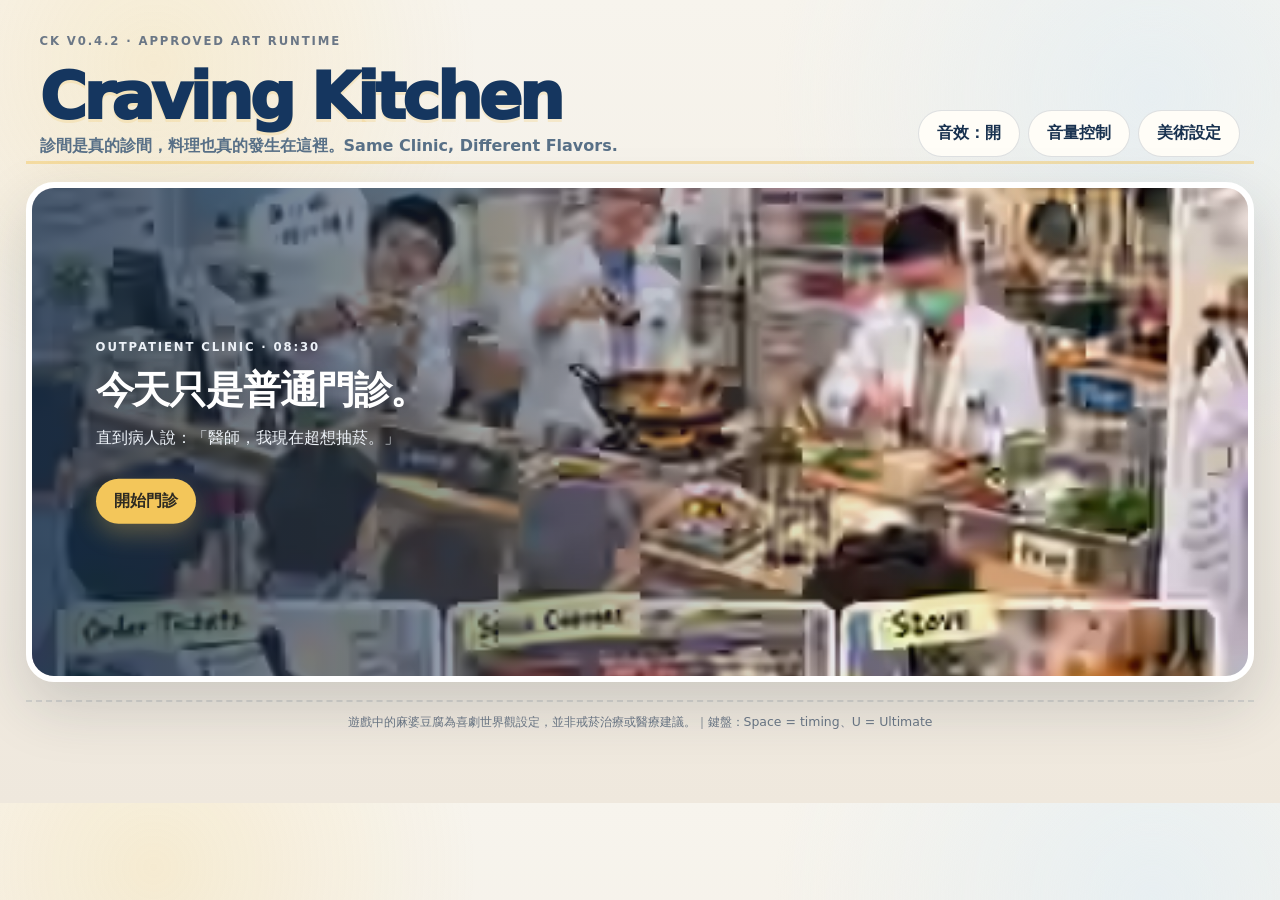
==== CK/index.html @ 72913996 "feat(CK): rebuild shell around immersive clinic-kitchen stage" ====
<!doctype html>
<html lang="zh-Hant">
<head>
  <meta charset="utf-8" />
  <meta name="viewport" content="width=device-width, initial-scale=1" />
  <title>Craving Kitchen — CK v0.4.2 Art Closeout</title>
  <meta name="description" content="診間麻婆豆腐小遊戲 — canonical approved art closeout build" />
  <link rel="stylesheet" href="styles.css" />
  <link rel="stylesheet" href="art-direction.css" />
</head>
<body>
  <main class="app-shell">
    <header class="topbar">
      <div>
        <p class="eyebrow">CK v0.4.2 · APPROVED ART RUNTIME</p>
        <h1>Craving Kitchen</h1>
        <p class="subtitle">診間是真的診間，料理也真的發生在這裡。Same Clinic, Different Flavors.</p>
      </div>
      <div class="top-actions">
        <button id="soundBtn" class="ghost-btn" type="button" aria-pressed="true">音效：開</button>
        <button id="audioPanelBtn" class="ghost-btn" type="button">音量控制</button>
        <button id="artBtn" class="ghost-btn" type="button">美術設定</button>
      </div>
    </header>

    <section id="hero" class="hero-panel scene-intro" aria-label="遊戲主畫面">
      <div id="sceneFlash" class="scene-flash" aria-hidden="true"></div>
      <div class="hero-overlay"></div>
      <div class="hero-copy">
        <p class="chapter">OUTPATIENT CLINIC · 08:30</p>
        <h2 id="heroTitle">今天只是普通門診。</h2>
        <p id="heroText">直到病人說：「醫師，我現在超想抽菸。」</p>
        <button id="startBtn" class="primary-btn" type="button">開始門診</button>
      </div>
    </section>

    <section id="game" class="game-grid is-hidden" aria-live="polite">
      <aside class="left-panel panel">
        <div class="section-title-row">
          <h3>1. 選擇角色</h3>
          <span id="doctorBonus" class="pill">尚未選擇</span>
        </div>
        <div id="doctorCards" class="doctor-cards"></div>
      </aside>

      <section class="center-panel panel">
        <div class="clinic-stage" id="clinicStage">
          <img id="stageArt" src="assets/art_direction/source_of_truth/clinic_layout.avif" alt="CK 正式診間環境" />
          <div class="stage-shade"></div><div id="sceneStations" class="scene-stations" aria-hidden="true"><span class="station-tag station-order">處方／訂單</span><span class="station-tag station-wash">洗手／清洗</span><span class="station-tag station-prep">備料推車</span><span class="station-tag station-wok">麻婆炒鍋</span></div>
          <div id="doctorStage" class="doctor-stage is-hidden" aria-live="polite">
            <img id="doctorBodyImage" class="doctor-body-img" src="assets/characters/doctors/doctor_speed_idle.svg" alt="醫師動作狀態 fallback" />
            <span id="doctorStateBadge" class="doctor-state-badge">IDLE</span>
          </div>
          <div id="doctorPresence" class="doctor-presence is-hidden">
            <img id="doctorPresenceImage" src="assets/portraits/doctor_speed.svg" alt="目前操作醫師 fallback" />
            <div><span class="tiny-label">ON DUTY</span><strong id="doctorPresenceName">尚未選擇</strong></div>
          </div>
          <div id="patientStage" class="patient-stage is-hidden" aria-live="polite">
            <img id="patientBodyImage" class="patient-body-img" src="assets/characters/patients/patient_office_sit.svg" alt="病人動作狀態 fallback" />
            <span id="patientStateBadge" class="patient-state-badge">WAITING</span>
          </div>
          <div class="patient-card" id="patientCard">
            <img id="patientImage" src="assets/portraits/patient_office.svg" alt="病人角色 fallback" />
            <div>
              <p class="tiny-label">TODAY'S PATIENT</p>
              <h3 id="patientName">等待掛號中</h3>
              <p id="patientLine">先選醫師，開始今天的門診。</p>
            </div>
          </div>
        </div>

        <div class="meters">
          <div class="meter-wrap">
            <div class="meter-label"><span>CRAVING 煙癮</span><strong id="cravingText">0%</strong></div>
            <div class="meter"><div id="cravingBar" class="meter-fill craving-fill" style="width:0%"></div></div>
          </div>
          <div class="meter-wrap">
            <div class="meter-label"><span>FOCUS 注意力</span><strong id="focusText">0%</strong></div>
            <div class="meter"><div id="focusBar" class="meter-fill focus-fill" style="width:0%"></div></div>
          </div>
        </div>

        <div class="skill-panel">
          <div>
            <p class="tiny-label">CHARACTER ULTIMATE · 每張訂單 1 次</p>
            <strong id="skillName">選擇醫師後解鎖</strong>
            <p id="skillDesc" class="skill-desc">每位角色有不同的主動技能。</p>
          </div>
          <button id="ultimateBtn" class="ultimate-btn" type="button" disabled>ULTIMATE</button>
        </div>

        <div id="orderPanel" class="order-panel is-disabled">
          <div>
            <p class="tiny-label">ORDER #<span id="orderNumber">001</span></p>
            <h3 id="orderHeadline">尚未接單</h3>
            <p id="orderDetails">選好角色後，病人才會開始點餐。</p>
          </div>
          <button id="acceptOrderBtn" class="primary-btn" type="button" disabled>接單</button>
        </div>

        <div id="workstation" class="workstation is-hidden">
          <div class="phase-tabs" role="tablist" aria-label="料理流程">
            <button class="phase-tab is-active" data-phase="prep" type="button">備料</button>
            <button class="phase-tab" data-phase="cook" type="button" disabled>烹調</button>
            <button class="phase-tab" data-phase="serve" type="button" disabled>上菜</button>
          </div>

          <div id="prepPhase" class="phase-card">
            <div class="section-title-row">
              <div>
                <p class="tiny-label">PREP STATION</p>
                <h3>依照訂單準備材料</h3>
              </div>
              <span id="prepStatus" class="pill">0 / 0</span>
            </div>
            <div id="cutChallenge" class="cut-challenge is-hidden" aria-live="polite">
              <div class="cut-header"><strong id="cutLabel">切豆腐</strong><span id="cutStatus">0 / 3</span></div>
              <div class="cut-track"><div class="cut-zone"></div><div id="cutCursor" class="cut-cursor"></div></div>
              <button id="cutActionBtn" class="primary-btn wide" type="button">切！</button>
              <p class="hint">游標進入中央區域時切下；三次後完成這項備料。</p>
            </div>
            <div id="ingredientGrid" class="ingredient-grid"></div>
            <p class="hint">豆腐與青蔥有專屬切配 timing；錯拿材料會提高 craving。</p>
          </div>

          <div id="cookPhase" class="phase-card is-hidden">
            <div class="section-title-row">
              <div>
                <p class="tiny-label">WOK STATION</p>
                <h3 id="cookInstruction">準備開火</h3>
              </div>
              <span id="cookStatus" class="pill">0 / 4</span>
            </div>
            <div class="heat-stage">
              <div class="heat-track" aria-label="火候計">
                <div class="heat-zone"></div>
                <div id="heatCursor" class="heat-cursor"></div>
              </div>
              <div id="heatFx" class="heat-fx" aria-hidden="true">PERFECT HEAT!</div>
            </div>
            <button id="cookActionBtn" class="primary-btn wide" type="button">開始爆香</button>
            <div id="tossChallenge" class="toss-challenge is-hidden">
              <div class="cut-header"><strong>甩鍋收尾</strong><span id="tossStatus">等待節奏</span></div>
              <div class="toss-track"><div class="toss-zone"></div><div id="tossCursor" class="toss-cursor"></div></div>
              <button id="tossActionBtn" class="primary-btn wide" type="button">甩鍋！</button>
              <p class="hint">最後一次 timing 會影響 Focus、Craving 與結算分數。</p>
            </div>
            <p class="hint">游標進入中央最佳火候區時按下。角色技能會改變容錯範圍。</p>
          </div>

          <div id="servePhase" class="phase-card is-hidden">
            <p class="tiny-label">SERVE</p>
            <h3>最後確認</h3>
            <div id="serveSummary" class="serve-summary"></div>
            <button id="serveBtn" class="primary-btn wide" type="button">端給病人</button>
          </div>
        </div>
      </section>

      <aside class="right-panel panel">
        <div class="section-title-row">
          <h3>今日紀錄</h3>
          <span id="scorePill" class="pill">0 pts</span>
        </div>
        <div class="stat-box"><span>已完成訂單</span><strong id="ordersDone">0</strong></div>
        <div class="stat-box"><span>最高連續成功</span><strong id="bestStreak">0</strong></div>
        <div class="stat-box"><span>目前狀態</span><strong id="statusText">門診尚未開始</strong></div>
        <div class="mini-manifest">
          <p class="tiny-label">MVP CONTENT</p>
          <ul>
            <li>3 位可選醫師</li>
            <li>6 類病人 NPC</li>
            <li>5 種主要訂單變化</li>
            <li>備料 → 火候 → 甩鍋 → 上菜</li>
            <li>Craving / Focus 雙資源</li>
            <li>3 種角色 Ultimate</li>
          </ul>
        </div>
      </aside>
    </section>

    <section id="audioSettingsPanel" class="audio-panel is-hidden" aria-labelledby="audioPanelTitle">
      <div class="section-title-row">
        <div><p class="eyebrow">AUDIO &amp; VOLUME MIXER</p><h2 id="audioPanelTitle">音效與音樂控制</h2></div>
        <button id="closeAudioBtn" class="ghost-btn" type="button">關閉</button>
      </div>
      <div class="audio-controls-grid">
        <div class="audio-control-row"><label for="masterVolSlider"><span>主音量 (Master)</span><strong id="masterVolText">80%</strong></label><input id="masterVolSlider" type="range" min="0" max="100" value="80" /></div>
        <div class="audio-control-row"><label for="musicVolSlider"><span>門診背景音樂 (BGM)</span><strong id="musicVolText">40%</strong></label><input id="musicVolSlider" type="range" min="0" max="100" value="40" /></div>
        <div class="audio-control-row"><label for="sfxVolSlider"><span>料理動作音效 (SFX)</span><strong id="sfxVolText">80%</strong></label><input id="sfxVolSlider" type="range" min="0" max="100" value="80" /></div>
        <div class="audio-action-row"><button id="bgmToggleBtn" class="primary-btn" type="button">背景音樂：播放中</button></div>
      </div>
    </section>

    <section id="artGallery" class="art-gallery is-hidden">
      <div class="section-title-row">
        <div><p class="eyebrow">REALISTIC ART DIRECTION</p><h2>CK 正式美術設計</h2></div>
        <button id="closeArtBtn" class="ghost-btn" type="button">關閉</button>
      </div>
      <div class="gallery-grid">
        <figure><img src="assets/art_direction/source_of_truth/doctor_concepts.avif" alt="三位醫師正式角色設計" /><figcaption>Playable Doctors｜正式主角設定</figcaption></figure>
        <figure><img src="assets/art_direction/source_of_truth/clinic_layout.avif" alt="正式診間規劃" /><figcaption>Clinic Layout｜診間 source of truth</figcaption></figure>
        <figure><img src="assets/art_direction/source_of_truth/cooking_mode.avif" alt="正式診間料理模式" /><figcaption>Cooking Mode｜Same Clinic, Different Flavors</figcaption></figure>
        <figure><img src="assets/art_direction/source_of_truth/props_station.avif" alt="麻婆豆腐正式材料與道具" /><figcaption>Props &amp; Ingredients｜備料與 station</figcaption></figure>
        <figure><img src="assets/art_direction/source_of_truth/patient_npcs.avif" alt="病人正式角色設計" /><figcaption>Patient NPCs｜六位病人設定</figcaption></figure>
      </div>
    </section>

    <section id="resultModal" class="modal is-hidden" role="dialog" aria-modal="true" aria-labelledby="resultTitle">
      <div class="modal-card"><p class="tiny-label">ORDER COMPLETE</p><h2 id="resultTitle">完成！</h2><p id="resultText"></p><div id="resultScore" class="result-score">+0</div><button id="nextPatientBtn" class="primary-btn wide" type="button">下一位病人</button></div>
    </section>
    <footer class="game-footer">遊戲中的麻婆豆腐為喜劇世界觀設定，並非戒菸治療或醫療建議。｜鍵盤：Space = timing、U = Ultimate</footer>
  </main>

  <script type="module" src="src/game.js"></script>
  <script type="module" src="src/art-direction.js"></script>
</body>
</html>
---- CK/styles.css ----
:root {
  --ink: #18314f;
  --ink-soft: #506176;
  --cream: #fff9ef;
  --paper: #fffdf8;
  --line: #e4dac9;
  --mustard: #f3b84a;
  --red: #d34a36;
  --green: #3b8f75;
  --blue: #6ea2c9;
  --shadow: 0 18px 48px rgba(32, 43, 56, .13);
}

* { box-sizing: border-box; }
body {
  margin: 0;
  background: linear-gradient(180deg, #f4efe7 0%, #ece5dc 100%);
  color: var(--ink);
  font-family: Inter, ui-sans-serif, system-ui, -apple-system, BlinkMacSystemFont, "Segoe UI", sans-serif;
}
button, input { font: inherit; }
button { cursor: pointer; }

.app-shell { width: min(1480px, 96vw); margin: 0 auto; padding: 24px 0 60px; }
.topbar { display:flex; align-items:end; justify-content:space-between; gap:24px; margin-bottom:18px; }
h1,h2,h3,p { margin-top:0; }
h1 { margin-bottom:2px; font-size: clamp(2rem, 5vw, 4.1rem); letter-spacing:-.04em; }
h2 { font-size: clamp(1.75rem, 3vw, 3rem); letter-spacing:-.03em; }
h3 { margin-bottom:0; }
.subtitle { margin-bottom:0; color:var(--ink-soft); }
.eyebrow,.tiny-label,.chapter { text-transform:uppercase; letter-spacing:.16em; font-size:.73rem; font-weight:800; color:#6b7786; }

.primary-btn,.ghost-btn {
  border:0; border-radius:14px; padding:12px 18px; font-weight:800; transition:.18s ease;
}
.primary-btn { background:var(--ink); color:white; box-shadow:0 8px 20px rgba(24,49,79,.2); }
.primary-btn:hover:not(:disabled) { transform:translateY(-2px); }
.primary-btn:disabled { opacity:.38; cursor:not-allowed; }
.ghost-btn { background:rgba(255,255,255,.72); color:var(--ink); border:1px solid rgba(24,49,79,.12); }
.wide { width:100%; }

.hero-panel {
  min-height: 430px; border-radius:28px; overflow:hidden; position:relative; background:url('assets/concept/clinic_layout.svg') center/cover;
  box-shadow:var(--shadow); margin-bottom:18px;
}
.hero-overlay { position:absolute; inset:0; background:linear-gradient(90deg, rgba(13,29,45,.84) 0%, rgba(13,29,45,.56) 43%, rgba(13,29,45,.08) 76%); }
.hero-copy { position:absolute; left:clamp(28px,5vw,72px); top:50%; transform:translateY(-50%); width:min(590px,78%); color:white; }
.hero-copy p { color:#ecf1f7; }
.hero-copy h2 { margin-bottom:12px; }
.hero-copy .primary-btn { background:var(--mustard); color:#2a2419; margin-top:14px; }

.game-grid { display:grid; grid-template-columns:280px minmax(0,1fr) 250px; gap:18px; align-items:start; }
.panel { background:rgba(255,253,248,.94); border:1px solid rgba(119,99,73,.12); border-radius:24px; box-shadow:var(--shadow); padding:18px; }
.left-panel,.right-panel { position:sticky; top:12px; }
.section-title-row { display:flex; align-items:center; justify-content:space-between; gap:12px; margin-bottom:14px; }
.pill { display:inline-flex; align-items:center; gap:6px; background:#edf2f4; color:#365064; border-radius:999px; padding:7px 10px; font-size:.76rem; font-weight:800; white-space:nowrap; }

.doctor-cards { display:grid; gap:10px; }
.doctor-card { display:grid; grid-template-columns:72px 1fr; gap:10px; align-items:center; width:100%; border:1px solid var(--line); background:white; border-radius:16px; padding:9px; text-align:left; color:var(--ink); }
.doctor-card img { width:72px; height:82px; object-fit:cover; object-position:top; border-radius:12px; }
.doctor-card strong { display:block; margin-bottom:3px; }
.doctor-card small { color:var(--ink-soft); line-height:1.25; }
.doctor-card.is-selected { border-color:var(--mustard); outline:3px solid rgba(243,184,74,.22); background:#fffbef; }

.center-panel { padding:0; overflow:hidden; }
.clinic-stage { height:360px; position:relative; overflow:hidden; }
.clinic-stage > img { width:100%; height:100%; object-fit:cover; transition:.5s ease; }
.stage-shade { position:absolute; inset:0; background:linear-gradient(180deg, rgba(6,24,42,.04), rgba(6,24,42,.42)); }
.patient-card { position:absolute; left:18px; bottom:18px; right:18px; display:grid; grid-template-columns:90px 1fr; gap:14px; align-items:center; padding:12px; border-radius:18px; background:rgba(255,255,255,.92); backdrop-filter:blur(10px); max-width:560px; }
.patient-card img { width:90px; height:90px; border-radius:14px; object-fit:cover; object-position:top; }
.patient-card p { margin-bottom:5px; }
.patient-card h3 { margin-bottom:5px; }

.meters { display:grid; grid-template-columns:1fr 1fr; gap:14px; padding:16px 18px 0; }
.meter-label { display:flex; justify-content:space-between; font-size:.82rem; font-weight:800; margin-bottom:6px; }
.meter { height:13px; border-radius:999px; background:#e8e2d8; overflow:hidden; }
.meter-fill { height:100%; width:0; transition:width .25s ease; border-radius:inherit; }
.craving-fill { background:linear-gradient(90deg, #ecb54d, #d84c38); }
.focus-fill { background:linear-gradient(90deg, #8ac6a7, #347d69); }

.order-panel { margin:16px 18px; padding:15px 16px; border:1px solid var(--line); border-radius:18px; display:flex; justify-content:space-between; align-items:center; gap:16px; background:#fff; }
.order-panel p { margin-bottom:3px; }
.order-panel h3 { margin-bottom:4px; }
.order-panel.is-disabled { opacity:.58; }

.workstation { padding:0 18px 18px; }
.phase-tabs { display:flex; gap:8px; margin-bottom:10px; }
.phase-tab { flex:1; border:1px solid var(--line); background:white; color:var(--ink-soft); border-radius:12px; padding:9px; font-weight:800; }
.phase-tab.is-active { background:var(--ink); color:white; border-color:var(--ink); }
.phase-card { border:1px solid var(--line); border-radius:18px; padding:16px; background:#fffdf8; }
.ingredient-grid { display:grid; grid-template-columns:repeat(3,1fr); gap:9px; }
.ingredient-btn { border:1px solid var(--line); border-radius:14px; background:white; padding:12px 8px; min-height:72px; color:var(--ink); font-weight:800; }
.ingredient-btn span { display:block; font-size:1.55rem; margin-bottom:5px; }
.ingredient-btn.is-done { background:#eef7f2; border-color:#9bc8b4; color:#2e705f; }
.hint { color:var(--ink-soft); font-size:.82rem; margin:10px 0 0; }

.heat-track { height:34px; background:linear-gradient(90deg,#6ba3d0,#f0c35e,#d84c38); border-radius:999px; position:relative; overflow:hidden; margin:18px 0; }
.heat-zone { position:absolute; left:40%; width:20%; top:0; bottom:0; background:rgba(255,255,255,.44); border-left:2px dashed rgba(255,255,255,.8); border-right:2px dashed rgba(255,255,255,.8); }
.heat-cursor { position:absolute; left:0%; top:-4px; width:9px; height:42px; border-radius:8px; background:#172b43; box-shadow:0 0 0 3px rgba(255,255,255,.72); }

.serve-summary { display:grid; grid-template-columns:repeat(3,1fr); gap:9px; margin:15px 0; }
.summary-chip { border:1px solid var(--line); background:white; border-radius:14px; padding:12px; text-align:center; }
.summary-chip strong { display:block; font-size:1.35rem; }

.stat-box { display:flex; justify-content:space-between; gap:12px; padding:12px 0; border-bottom:1px solid var(--line); color:var(--ink-soft); }
.stat-box strong { color:var(--ink); text-align:right; }
.mini-manifest { margin-top:20px; background:#f5f0e8; border-radius:16px; padding:13px; }
.mini-manifest ul { padding-left:18px; margin:8px 0 0; line-height:1.7; font-size:.86rem; }

.art-gallery { margin-top:18px; background:var(--paper); border-radius:24px; padding:20px; box-shadow:var(--shadow); }
.gallery-grid { display:grid; grid-template-columns:repeat(2,minmax(0,1fr)); gap:14px; }
.gallery-grid figure { margin:0; background:#f0ebe2; border-radius:18px; overflow:hidden; }
.gallery-grid img { display:block; width:100%; aspect-ratio:4/3; object-fit:cover; }
.gallery-grid figcaption { padding:10px 12px; font-weight:800; }

.modal { position:fixed; inset:0; background:rgba(14,26,39,.58); display:grid; place-items:center; z-index:50; padding:20px; }
.modal-card { width:min(460px,92vw); border-radius:24px; background:white; padding:26px; box-shadow:0 30px 80px rgba(0,0,0,.28); text-align:center; }
.result-score { font-size:3rem; font-weight:900; color:var(--green); margin:15px 0; }

.is-hidden { display:none !important; }

@media (max-width:1050px) {
  .game-grid { grid-template-columns:230px 1fr; }
  .right-panel { grid-column:1 / -1; position:static; display:grid; grid-template-columns:repeat(3,1fr); gap:10px; }
  .right-panel .section-title-row,.right-panel .mini-manifest { grid-column:1 / -1; }
}
@media (max-width:760px) {
  .app-shell { width:min(100% - 18px, 1480px); padding-top:12px; }
  .topbar { align-items:center; }
  .game-grid { grid-template-columns:1fr; }
  .left-panel { position:static; }
  .doctor-cards { grid-template-columns:repeat(3,1fr); }
  .doctor-card { grid-template-columns:1fr; text-align:center; }
  .doctor-card img { width:100%; height:120px; }
  .meters { grid-template-columns:1fr; }
  .clinic-stage { height:310px; }
  .patient-card { grid-template-columns:72px 1fr; }
  .patient-card img { width:72px; height:72px; }
  .ingredient-grid { grid-template-columns:repeat(2,1fr); }
  .gallery-grid { grid-template-columns:1fr; }
}


/* v0.2 interaction polish */
.top-actions { display:flex; gap:8px; align-items:center; }
.scene-intro { animation: sceneRise .7s cubic-bezier(.2,.8,.2,1) both; }
@keyframes sceneRise { from { opacity:0; transform:translateY(12px) scale(.99); } to { opacity:1; transform:none; } }
.scene-flash { position:absolute; inset:0; z-index:5; pointer-events:none; background:rgba(243,184,74,.92); opacity:0; mix-blend-mode:screen; }
.scene-flash.is-active { animation: clinicFlash .48s ease-out; }
@keyframes clinicFlash { 0%{opacity:0} 24%{opacity:.86} 100%{opacity:0} }
.patient-card.is-entering { animation: patientEnter .45s cubic-bezier(.2,.8,.2,1); }
.patient-card.is-leaving { animation: patientLeave .36s ease-in forwards; }
@keyframes patientEnter { from{opacity:0; transform:translateX(-26px) scale(.97)} to{opacity:1; transform:none} }
@keyframes patientLeave { to{opacity:0; transform:translateX(30px) scale(.97)} }
.ingredient-grid.is-locked { opacity:.45; pointer-events:none; }
.cut-challenge { border:1px solid #e4dac9; border-radius:16px; padding:12px; margin-bottom:12px; background:#fff7e6; }
.cut-header { display:flex; justify-content:space-between; gap:10px; margin-bottom:9px; }
.cut-track { height:27px; position:relative; overflow:hidden; border-radius:999px; background:linear-gradient(90deg,#dae7f0,#f2d184,#d99172); margin-bottom:10px; }
.cut-zone { position:absolute; left:40%; width:20%; top:0; bottom:0; background:rgba(255,255,255,.55); border-left:2px dashed rgba(24,49,79,.3); border-right:2px dashed rgba(24,49,79,.3); }
.cut-cursor { position:absolute; left:4%; top:-3px; width:8px; height:33px; border-radius:8px; background:#18314f; box-shadow:0 0 0 3px rgba(255,255,255,.75); }
.heat-stage { position:relative; }
.heat-fx { position:absolute; inset:0; display:grid; place-items:center; pointer-events:none; font-weight:950; letter-spacing:.08em; font-size:clamp(1rem,3vw,2rem); color:#fff; text-shadow:0 2px 12px #c33; opacity:0; transform:scale(.7) rotate(-3deg); }
.heat-fx.is-active { animation: heatBurst .55s ease-out; }
@keyframes heatBurst { 0%{opacity:0;transform:scale(.65) rotate(-5deg)} 30%{opacity:1;transform:scale(1.08) rotate(2deg)} 100%{opacity:0;transform:scale(1.25) rotate(0)} }
.game-footer { margin-top:18px; text-align:center; color:#6b7786; font-size:.78rem; }
@media (prefers-reduced-motion: reduce) { *,*::before,*::after { animation-duration:.01ms !important; animation-iteration-count:1 !important; scroll-behavior:auto !important; } }


/* v0.3 production slice */
.doctor-presence { position:absolute; right:18px; top:18px; z-index:3; display:flex; align-items:center; gap:10px; padding:8px 10px; border-radius:16px; background:rgba(255,255,255,.92); backdrop-filter:blur(10px); box-shadow:0 10px 26px rgba(16,32,48,.18); }
.doctor-presence img { width:58px; height:68px; object-fit:cover; object-position:top; border-radius:12px; }
.doctor-presence strong { display:block; max-width:160px; }
.doctor-presence.is-arriving { animation: doctorArrival .5s cubic-bezier(.18,.86,.22,1.16); }
@keyframes doctorArrival { from { opacity:0; transform:translateX(28px) scale(.9) rotate(2deg); } to { opacity:1; transform:none; } }
.skill-panel { margin:14px 18px 0; border:1px solid #e5c26c; border-radius:18px; padding:13px 14px; background:linear-gradient(135deg,#fff9e9,#fff2c9); display:flex; justify-content:space-between; align-items:center; gap:16px; }
.skill-panel p { margin-bottom:3px; }
.skill-desc { color:var(--ink-soft); font-size:.82rem; margin-top:4px; }
.ultimate-btn { border:0; border-radius:16px; padding:12px 15px; min-width:128px; font-weight:950; letter-spacing:.05em; background:linear-gradient(135deg,#d84c38,#f3b84a); color:white; box-shadow:0 8px 20px rgba(211,74,54,.24); }
.ultimate-btn:not(:disabled):hover { transform:translateY(-2px) scale(1.02); }
.ultimate-btn:disabled { opacity:.42; cursor:not-allowed; filter:grayscale(.3); }
.ultimate-btn.is-ready { animation: ultimatePulse 1.4s ease-in-out infinite; }
@keyframes ultimatePulse { 0%,100%{box-shadow:0 8px 20px rgba(211,74,54,.24)} 50%{box-shadow:0 8px 28px rgba(243,184,74,.62)} }
.toss-challenge { margin-top:13px; border:1px solid #c9d8e3; border-radius:16px; padding:12px; background:#f2f8fb; }
.toss-track { height:30px; position:relative; overflow:hidden; border-radius:999px; background:linear-gradient(90deg,#c9d8e3,#f2cf74,#c9d8e3); margin-bottom:10px; }
.toss-zone { position:absolute; left:44%; width:12%; top:0; bottom:0; background:rgba(255,255,255,.72); border-left:2px dashed rgba(24,49,79,.35); border-right:2px dashed rgba(24,49,79,.35); }
.toss-cursor { position:absolute; left:4%; top:-4px; width:10px; height:38px; border-radius:8px; background:#18314f; box-shadow:0 0 0 3px rgba(255,255,255,.8); }
.patient-card.is-eating { animation: patientEat .75s ease-in-out; }
@keyframes patientEat { 0%,100%{transform:none} 35%{transform:translateY(-5px) scale(1.015)} 60%{transform:translateY(2px) scale(.995)} }
.body-shake { animation: bodyShake .24s linear; }
@keyframes bodyShake { 0%,100%{transform:none} 25%{transform:translateX(-4px)} 75%{transform:translateX(4px)} }
@media (max-width:760px) { .skill-panel { flex-direction:column; align-items:stretch; } .ultimate-btn { width:100%; } .doctor-presence { right:10px; top:10px; } }

/* v0.4 Character Animation — Full Body Doctor */
.doctor-stage {
  position: absolute;
  left: 20px;
  bottom: 8px;
  height: 295px;
  width: 220px;
  z-index: 2;
  pointer-events: none;
  display: flex;
  flex-direction: column;
  align-items: center;
  justify-content: flex-end;
  transition: transform 0.3s ease, opacity 0.3s ease;
}

.doctor-body-img {
  width: auto;
  height: 260px;
  max-width: 100%;
  object-fit: contain;
  filter: drop-shadow(0 12px 24px rgba(16, 42, 67, 0.28));
  transform-origin: bottom center;
}

.doctor-state-badge {
  position: absolute;
  bottom: 4px;
  background: rgba(16, 42, 67, 0.9);
  color: #fff;
  padding: 3px 10px;
  border-radius: 999px;
  font-size: 0.72rem;
  font-weight: 800;
  letter-spacing: 0.08em;
  border: 1px solid rgba(255, 255, 255, 0.25);
  box-shadow: 0 4px 12px rgba(0, 0, 0, 0.18);
  backdrop-filter: blur(4px);
  white-space: nowrap;
}

/* Doctor Animation Keyframes */
.doc-entrance-speed {
  animation: docEntranceSpeed 0.55s cubic-bezier(0.12, 0.88, 0.28, 1.22) both;
}
@keyframes docEntranceSpeed {
  0% { opacity: 0; transform: translateX(-110px) skewX(-10deg) scale(0.86); }
  60% { opacity: 1; transform: translateX(12px) skewX(3deg) scale(1.04); }
  100% { opacity: 1; transform: none; }
}

.doc-entrance-heat {
  animation: docEntranceHeat 0.65s cubic-bezier(0.2, 0.8, 0.25, 1) both;
}
@keyframes docEntranceHeat {
  0% { opacity: 0; transform: translateY(45px) scale(0.92); filter: drop-shadow(0 0 22px rgba(232, 93, 74, 0.85)); }
  70% { opacity: 1; transform: translateY(-6px) scale(1.02); filter: drop-shadow(0 0 32px rgba(243, 139, 74, 0.9)); }
  100% { opacity: 1; transform: none; filter: drop-shadow(0 12px 24px rgba(16, 42, 67, 0.28)); }
}

.doc-entrance-strategy {
  animation: docEntranceStrategy 0.7s cubic-bezier(0.16, 1, 0.3, 1) both;
}
@keyframes docEntranceStrategy {
  0% { opacity: 0; transform: scale(0.88) rotate(-4deg); filter: blur(3px); }
  65% { opacity: 1; transform: scale(1.02) rotate(1deg); filter: blur(0); }
  100% { opacity: 1; transform: none; }
}

.doc-idle {
  animation: docIdle 2.4s ease-in-out infinite;
}
@keyframes docIdle {
  0%, 100% { transform: translateY(0); }
  50% { transform: translateY(-4px) scaleY(1.012); }
}

.doc-prep {
  animation: docPrep 0.9s ease-in-out infinite;
}
@keyframes docPrep {
  0%, 100% { transform: translateY(0) rotate(0deg); }
  35% { transform: translateY(-3px) rotate(-1.5deg); }
  70% { transform: translateY(1px) rotate(1deg); }
}

.doc-cut {
  animation: docCut 0.2s ease-in-out infinite alternate;
}
@keyframes docCut {
  0% { transform: translateY(0) scaleY(1); }
  100% { transform: translateY(5px) scaleY(0.97) scaleX(1.02); }
}

.doc-cook {
  animation: docCook 0.85s ease-in-out infinite;
}
@keyframes docCook {
  0%, 100% { transform: rotate(0deg) translateY(0); }
  30% { transform: rotate(-2deg) translateY(-5px); }
  65% { transform: rotate(2.5deg) translateY(2px); }
}

.doc-serve {
  animation: docServe 0.7s cubic-bezier(0.2, 0.85, 0.3, 1.15) both;
}
@keyframes docServe {
  0% { transform: scale(0.92) translateY(10px); }
  70% { transform: scale(1.04) translateY(-8px); }
  100% { transform: scale(1) translateY(0); }
}

.doc-ultimate-speed {
  animation: docUltSpeed 1.1s cubic-bezier(0.2, 0.9, 0.3, 1.2) both;
}
@keyframes docUltSpeed {
  0% { transform: scale(0.8) rotate(-8deg); filter: drop-shadow(0 0 35px #f3b84a); }
  25% { transform: scale(1.15) rotate(4deg); filter: drop-shadow(0 0 55px #f7d070); }
  50% { transform: scale(1.08) rotate(-3deg); filter: drop-shadow(0 0 45px #ffe082); }
  75% { transform: scale(1.12) rotate(2deg); }
  100% { transform: scale(1) rotate(0deg); }
}

.doc-ultimate-heat {
  animation: docUltHeat 1.2s cubic-bezier(0.2, 0.9, 0.3, 1.15) both;
}
@keyframes docUltHeat {
  0% { transform: scale(0.85) translateY(12px); filter: drop-shadow(0 0 30px #d84c38); }
  35% { transform: scale(1.18) translateY(-12px); filter: drop-shadow(0 0 60px #f38b4a); }
  70% { transform: scale(1.08) translateY(-4px); filter: drop-shadow(0 0 45px #f7d070); }
  100% { transform: scale(1) translateY(0); }
}

.doc-ultimate-strategy {
  animation: docUltStrategy 1.2s cubic-bezier(0.2, 0.9, 0.3, 1.15) both;
}
@keyframes docUltStrategy {
  0% { transform: scale(0.85); filter: drop-shadow(0 0 30px #347d69); }
  30% { transform: scale(1.12); filter: drop-shadow(0 0 60px #8ac6a7); }
  65% { transform: scale(1.05); filter: drop-shadow(0 0 40px #b2f5ea); }
  100% { transform: scale(1); }
}

@media (max-width:760px) {
  .doctor-stage {
    left: 8px;
    bottom: 6px;
    height: 220px;
    width: 160px;
  }
  .doctor-body-img {
    height: 190px;
  }
}

/* v0.4 Character Animation — Full Body Patient */
.patient-stage {
  position: absolute;
  right: 24px;
  bottom: 8px;
  height: 295px;
  width: 220px;
  z-index: 2;
  pointer-events: none;
  display: flex;
  flex-direction: column;
  align-items: center;
  justify-content: flex-end;
  transition: transform 0.35s ease, opacity 0.35s ease;
}

.patient-body-img {
  width: auto;
  height: 255px;
  max-width: 100%;
  object-fit: contain;
  filter: drop-shadow(0 12px 24px rgba(16, 42, 67, 0.28));
  transform-origin: bottom center;
}

.patient-state-badge {
  position: absolute;
  bottom: 4px;
  background: rgba(36, 49, 66, 0.9);
  color: #fff;
  padding: 3px 10px;
  border-radius: 999px;
  font-size: 0.72rem;
  font-weight: 800;
  letter-spacing: 0.08em;
  border: 1px solid rgba(255, 255, 255, 0.25);
  box-shadow: 0 4px 12px rgba(0, 0, 0, 0.18);
  backdrop-filter: blur(4px);
  white-space: nowrap;
}

/* Patient Lifecycle Animation Keyframes */
.pat-walk-in {
  animation: patWalkIn 0.65s cubic-bezier(0.18, 0.88, 0.32, 1) both;
}
@keyframes patWalkIn {
  0% { opacity: 0; transform: translateX(80px) scale(0.92); }
  60% { opacity: 1; transform: translateX(-8px) scale(1.02); }
  100% { opacity: 1; transform: none; }
}

.pat-sit {
  animation: patSit 2.6s ease-in-out infinite;
}
@keyframes patSit {
  0%, 100% { transform: translateY(0); }
  50% { transform: translateY(-3px); }
}

.pat-order {
  animation: patOrder 0.7s cubic-bezier(0.2, 0.9, 0.3, 1.1) both;
}
@keyframes patOrder {
  0% { transform: scale(0.95); }
  45% { transform: scale(1.04) translateY(-6px); }
  100% { transform: scale(1) translateY(0); }
}

.pat-eat {
  animation: patEat 0.8s ease-in-out infinite;
}
@keyframes patEat {
  0%, 100% { transform: translateY(0); }
  35% { transform: translateY(-7px) scale(1.02); }
  65% { transform: translateY(2px) scale(0.99); }
}

.pat-leave {
  animation: patLeave 0.65s cubic-bezier(0.4, 0, 1, 1) forwards;
}
@keyframes patLeave {
  0% { opacity: 1; transform: translateY(0) scale(1); }
  40% { opacity: 0.9; transform: translateY(-8px) scale(1.02); }
  100% { opacity: 0; transform: translateX(110px) scale(0.9); }
}

@media (max-width:760px) {
  .doctor-stage {
    left: 8px;
    bottom: 6px;
    height: 220px;
    width: 150px;
  }
  .doctor-body-img {
    height: 185px;
  }
  .patient-stage {
    right: 8px;
    bottom: 6px;
    height: 220px;
    width: 160px;
  }
  .patient-body-img {
    height: 185px;
  }
}

/* v0.4 Audio & Volume Mixer */
.audio-panel {
  margin-top: 18px;
  background: var(--paper);
  border: 1px solid rgba(119, 99, 73, 0.12);
  border-radius: 24px;
  padding: 22px;
  box-shadow: var(--shadow);
}

.audio-controls-grid {
  display: grid;
  grid-template-columns: repeat(auto-fit, minmax(240px, 1fr));
  gap: 16px;
  margin-top: 10px;
}

.audio-control-row {
  background: white;
  border: 1px solid var(--line);
  border-radius: 16px;
  padding: 14px 16px;
  display: flex;
  flex-direction: column;
  gap: 8px;
}

.audio-control-row label {
  display: flex;
  justify-content: space-between;
  font-size: 0.88rem;
  color: var(--ink);
}

.audio-control-row strong {
  color: var(--ink-soft);
  font-weight: 700;
}

.audio-control-row input[type="range"] {
  width: 100%;
  accent-color: var(--ink);
  cursor: pointer;
}

.audio-action-row {
  display: flex;
  align-items: center;
  justify-content: center;
}

.audio-action-row .primary-btn {
  width: 100%;
  background: #2b6cb0;
}
---- CK/art-direction.css ----
/* CK corrected approved art-direction override — 2026-09-17 */
:root{
  --ck-navy:#15365f;
  --ck-sky:#dcecf7;
  --ck-cream:#fff8ea;
  --ck-paper:#fffdf8;
  --ck-yellow:#f3c65a;
  --ck-chili:#d9573e;
  --ck-green:#4a967d;
  --ck-ink:#1c3652;
  --ck-art-root:'assets/art_direction/source_of_truth';
}

body{
  background:
    radial-gradient(circle at 12% 8%, rgba(243,198,90,.18), transparent 24%),
    radial-gradient(circle at 90% 12%, rgba(220,236,247,.55), transparent 28%),
    linear-gradient(180deg,#f7f4ed 0%,#efe8dd 100%);
}

.topbar{padding:10px 14px 4px;border-bottom:3px solid rgba(243,198,90,.45)}
h1{color:var(--ck-navy);font-weight:950;letter-spacing:-.055em;text-shadow:0 3px 0 rgba(243,198,90,.22)}
.subtitle{font-weight:650;color:#587087}
.primary-btn{background:var(--ck-navy);border-radius:999px}
.ghost-btn{border-radius:999px;background:#fffdf7;border:1px solid rgba(21,54,95,.14)}

.hero-panel{
  min-height:500px;
  background:url('assets/art_direction/source_of_truth/cooking_mode.avif') center 44%/cover no-repeat;
  border:6px solid #fff;
  box-shadow:0 24px 60px rgba(32,43,56,.18);
}
.hero-overlay{background:linear-gradient(90deg,rgba(16,42,67,.76) 0%,rgba(16,42,67,.42) 38%,rgba(16,42,67,.06) 70%)}
.hero-copy{max-width:620px}
.hero-copy h2{font-weight:950;text-shadow:0 2px 20px rgba(0,0,0,.18)}
.hero-copy .primary-btn{background:var(--ck-yellow);color:#2d2a22;box-shadow:0 10px 24px rgba(243,198,90,.3)}

.panel,.art-gallery,.audio-panel{background:rgba(255,253,248,.97);border:2px solid rgba(21,54,95,.08)}
.left-panel{background:linear-gradient(180deg,#fffdf8 0%,#fff8df 100%)}
.right-panel{background:linear-gradient(180deg,#fffdf8 0%,#edf5f9 100%)}

/* Doctor selection now uses the approved concept sheet rather than legacy SVG portraits. */
.doctor-card{
  grid-template-columns:92px 1fr;
  gap:12px;
  align-items:center;
  border:2px solid #e6dfd3;
  border-radius:20px;
  background:#fff;
  box-shadow:0 8px 18px rgba(21,54,95,.07);
  transform:rotate(-.25deg);
  overflow:hidden;
}
.doctor-card:nth-child(2){transform:rotate(.35deg)}
.doctor-card:nth-child(3){transform:rotate(-.15deg)}
.doctor-card.is-selected{border-color:var(--ck-yellow);background:#fff8db;outline:4px solid rgba(243,198,90,.2)}
.doctor-card strong{color:var(--ck-navy);font-weight:950}
.legacy-approved-hidden{display:none!important}
.approved-doctor-portrait{
  display:block;width:92px;height:112px;border-radius:16px;
  background-image:url('assets/art_direction/source_of_truth/doctor_concepts.avif');
  background-repeat:no-repeat;background-size:300% auto;
  box-shadow:inset 0 0 0 2px rgba(255,255,255,.9);
}
.approved-doctor-speed{background-position:0 14%}
.approved-doctor-heat{background-position:50% 12%}
.approved-doctor-strategy{background-position:100% 12%}

.clinic-stage{height:430px;background:#e9edf0}
.clinic-stage>img{object-fit:cover;object-position:center;filter:saturate(.98) contrast(1.02)}
.stage-shade{background:linear-gradient(180deg,rgba(16,42,67,.02),rgba(16,42,67,.28))}

/* Approved concept-sheet sprites are used for the visible doctor/patient layers.
   Old full-body SVGs remain in the repo as fallback but are intentionally hidden here. */
.doctor-stage,.patient-stage{overflow:visible}
.doctor-stage::before,.patient-stage::before{
  content:'';position:absolute;inset:0;border-radius:18px;
  background-repeat:no-repeat;background-color:#fff;
  box-shadow:0 12px 28px rgba(19,54,83,.18),inset 0 0 0 3px rgba(255,255,255,.86);
}
.doctor-stage::before{
  background-image:url('assets/art_direction/source_of_truth/doctor_concepts.avif');
  background-size:300% auto;
}
.doctor-stage[data-doctor='speed']::before{background-position:0 14%}
.doctor-stage[data-doctor='heat']::before{background-position:50% 12%}
.doctor-stage[data-doctor='strategy']::before{background-position:100% 12%}

.patient-stage::before{
  background-image:url('assets/art_direction/source_of_truth/patient_npcs.avif');
  background-size:300% 200%;
}
.patient-stage[data-patient='office']::before{background-position:0 0}
.patient-stage[data-patient='student']::before{background-position:50% 0}
.patient-stage[data-patient='driver']::before{background-position:100% 0}
.patient-stage[data-patient='auntie']::before{background-position:0 100%}
.patient-stage[data-patient='quiet']::before{background-position:50% 100%}
.patient-stage[data-patient='repeat']::before{background-position:100% 100%}

.patient-card,.doctor-presence{
  background:rgba(255,253,248,.96);
  border:2px solid rgba(255,255,255,.9);
  box-shadow:0 10px 26px rgba(19,54,83,.16);
}
.doctor-presence::before,.patient-card::before{
  content:'';display:block;flex:0 0 auto;width:68px;height:68px;border-radius:50%;
  background-repeat:no-repeat;background-color:#fff;
  box-shadow:0 4px 12px rgba(21,54,95,.16),inset 0 0 0 3px #fff;
}
.doctor-presence::before{
  background-image:url('assets/art_direction/source_of_truth/doctor_concepts.avif');
  background-size:300% auto;
}
.doctor-presence[data-doctor='speed']::before{background-position:0 14%}
.doctor-presence[data-doctor='heat']::before{background-position:50% 12%}
.doctor-presence[data-doctor='strategy']::before{background-position:100% 12%}
.patient-card::before{
  background-image:url('assets/art_direction/source_of_truth/patient_npcs.avif');
  background-size:300% 200%;
}
.patient-card[data-patient='office']::before{background-position:0 0}
.patient-card[data-patient='student']::before{background-position:50% 0}
.patient-card[data-patient='driver']::before{background-position:100% 0}
.patient-card[data-patient='auntie']::before{background-position:0 100%}
.patient-card[data-patient='quiet']::before{background-position:50% 100%}
.patient-card[data-patient='repeat']::before{background-position:100% 100%}
.patient-card::after{
  content:'ORDER';position:absolute;right:14px;top:-10px;background:#ffe58c;color:var(--ck-navy);
  padding:4px 10px;border-radius:5px;font-weight:900;font-size:.68rem;transform:rotate(2deg)
}

.skill-panel,.order-panel,.phase-card,.cut-challenge,.toss-challenge{
  background:#fffdf8;border:2px solid #e9e0d1;border-radius:20px;
}
.order-panel{box-shadow:inset 5px 0 0 var(--ck-yellow)}
.phase-tab{border-radius:999px}
.phase-tab.is-active{background:var(--ck-navy);border-color:var(--ck-navy)}
.ingredient-btn{border:2px solid #e5ddd0;border-radius:18px;background:linear-gradient(180deg,#fff 0%,#fffaf0 100%);box-shadow:0 5px 12px rgba(21,54,95,.06)}
.ingredient-btn:hover{transform:translateY(-2px);border-color:var(--ck-yellow)}
.ingredient-btn.is-done{background:#edf8f1;border-color:#84b89f}
.pill{background:#edf4f8;color:var(--ck-navy);border:1px solid #d7e5ee}
.mini-manifest{background:#fff5c9;border:1px dashed #d8b14e;transform:rotate(.4deg)}

.gallery-grid{grid-template-columns:repeat(2,minmax(0,1fr));gap:18px}
.gallery-grid figure{background:#fff;border:4px solid #fff;box-shadow:0 10px 24px rgba(21,54,95,.10)}
.gallery-grid img{aspect-ratio:4/3;object-fit:cover}
.gallery-grid figcaption{color:var(--ck-navy);background:#fff9e6}
.game-footer{padding:12px;border-top:2px dashed rgba(21,54,95,.12)}

@media(max-width:760px){
  .hero-panel{min-height:390px;background-position:54% center}
  .clinic-stage{height:350px}
  .gallery-grid{grid-template-columns:1fr}
  .approved-doctor-portrait{width:78px;height:94px}
  .doctor-card{grid-template-columns:78px 1fr}
}
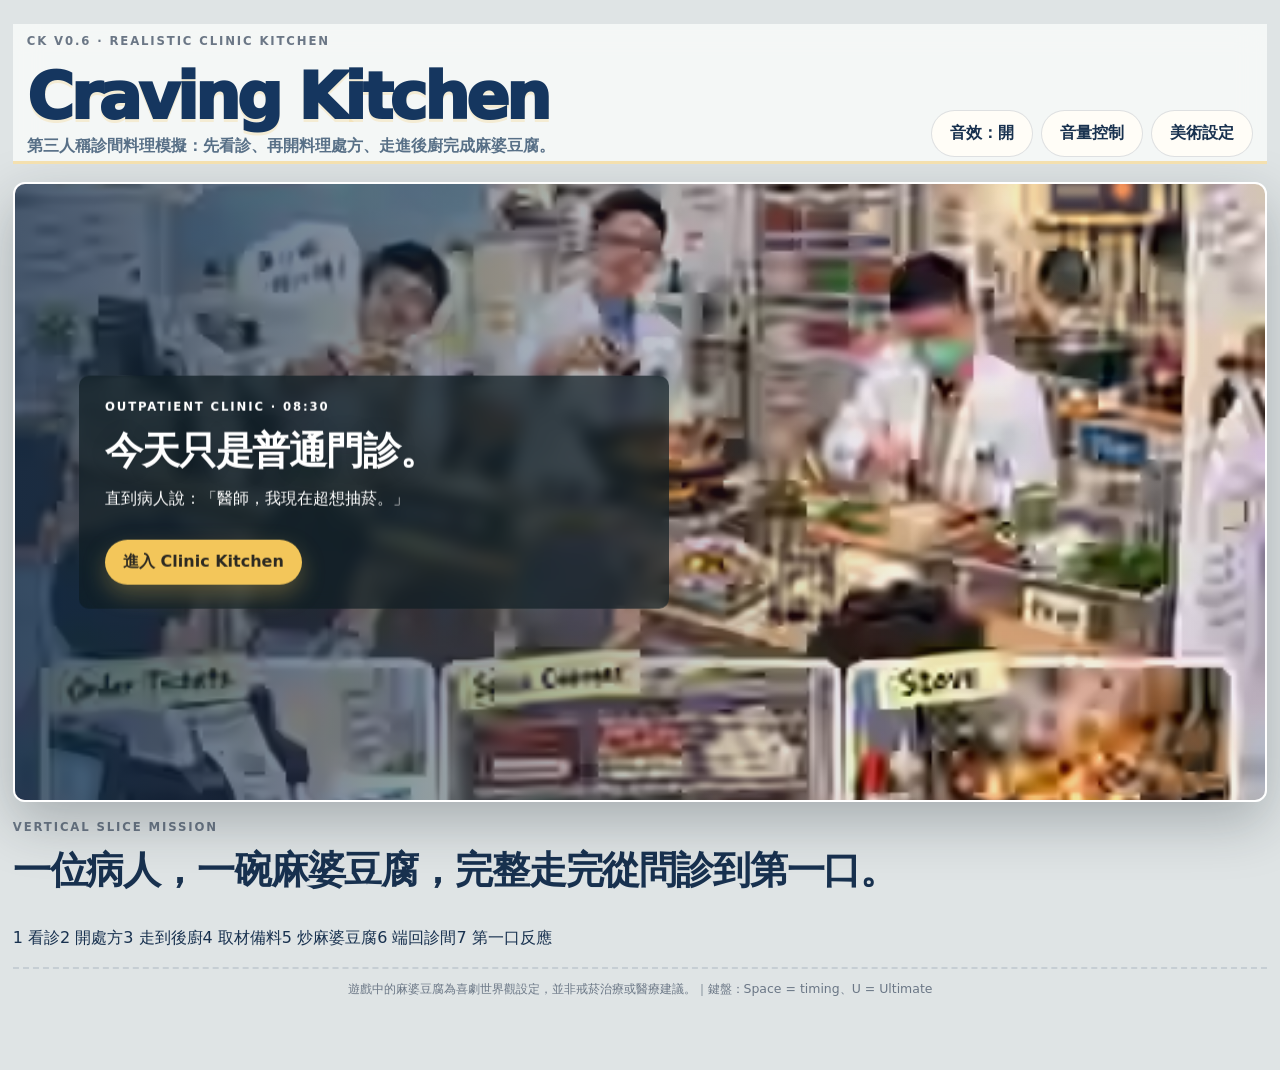
==== commit 3d5689a5: "feat(CK2): reframe game around walk-consult-cook-serve vertical slice" ====
--- a/CK/index.html
+++ b/CK/index.html
@@ -14,7 +14,7 @@
       <div>
         <p class="eyebrow">CK v0.4.2 · APPROVED ART RUNTIME</p>
         <h1>Craving Kitchen</h1>
-        <p class="subtitle">診間是真的診間，料理也真的發生在這裡。Same Clinic, Different Flavors.</p>
+        <p class="subtitle">第三人稱診間料理模擬：先看診、再開料理處方、走進後廚完成麻婆豆腐。</p>
       </div>
       <div class="top-actions">
         <button id="soundBtn" class="ghost-btn" type="button" aria-pressed="true">音效：開</button>
@@ -30,14 +30,20 @@
         <p class="chapter">OUTPATIENT CLINIC · 08:30</p>
         <h2 id="heroTitle">今天只是普通門診。</h2>
         <p id="heroText">直到病人說：「醫師，我現在超想抽菸。」</p>
-        <button id="startBtn" class="primary-btn" type="button">開始門診</button>
-      </div>
-    </section>
-
+        <button id="startBtn" class="primary-btn" type="button">進入 Clinic Kitchen</button>
+      </div>
+    </section>
+
+    <section id="missionBrief" class="mission-brief">
+      <div><p class="eyebrow">VERTICAL SLICE MISSION</p><h2>一位病人，一碗麻婆豆腐，完整走完從問診到第一口。</h2></div>
+      <div class="mission-flow">
+        <span>1 看診</span><span>2 開處方</span><span>3 走到後廚</span><span>4 取材備料</span><span>5 炒麻婆豆腐</span><span>6 端回診間</span><span>7 第一口反應</span>
+      </div>
+    </section>
     <section id="game" class="game-grid is-hidden" aria-live="polite">
       <aside class="left-panel panel">
         <div class="section-title-row">
-          <h3>1. 選擇角色</h3>
+          <h3>值班醫師</h3>
           <span id="doctorBonus" class="pill">尚未選擇</span>
         </div>
         <div id="doctorCards" class="doctor-cards"></div>
@@ -166,11 +172,11 @@
         <div class="stat-box"><span>最高連續成功</span><strong id="bestStreak">0</strong></div>
         <div class="stat-box"><span>目前狀態</span><strong id="statusText">門診尚未開始</strong></div>
         <div class="mini-manifest">
-          <p class="tiny-label">MVP CONTENT</p>
+          <p class="tiny-label">TODAY'S SHIFT</p>
           <ul>
             <li>3 位可選醫師</li>
             <li>6 類病人 NPC</li>
-            <li>5 種主要訂單變化</li>
+            <li>問診 → 料理處方 → 後廚執行</li>
             <li>備料 → 火候 → 甩鍋 → 上菜</li>
             <li>Craving / Focus 雙資源</li>
             <li>3 種角色 Ultimate</li>
--- a/CK/art-direction.css
+++ b/CK/art-direction.css
@@ -154,3 +154,49 @@
   .approved-doctor-portrait{width:78px;height:94px}
   .doctor-card{grid-template-columns:78px 1fr}
 }
+
+
+/* v0.6 REALISTIC CLINIC-KITCHEN REBUILD — 2026-09-18
+   Goal: the stage reads as a believable outpatient room first, improvised kitchen second. */
+:root{
+  --ck-steel:#9aa7ad;
+  --ck-counter:#c7b08f;
+  --ck-clinic-shadow:rgba(18,34,44,.32);
+}
+body{background:#dfe4e5;}
+.app-shell{width:min(1560px,98vw);margin:auto;}
+.topbar{background:rgba(246,248,247,.94);backdrop-filter:blur(14px);position:sticky;top:0;z-index:40;}
+.game-grid{grid-template-columns:minmax(240px,300px) minmax(0,1fr) minmax(220px,280px);gap:14px;}
+.center-panel{padding:10px;background:#c9d0d1;border-color:#b5c0c4;}
+.clinic-stage{
+  height:min(64vh,680px);min-height:500px;border-radius:14px;overflow:hidden;
+  background:#cfd6d8;box-shadow:inset 0 0 0 1px rgba(255,255,255,.65),0 18px 45px var(--ck-clinic-shadow);
+}
+.clinic-stage>img{width:100%;height:100%;object-fit:cover;object-position:center 48%;filter:none;transform:scale(1.005);}
+.stage-shade{background:linear-gradient(180deg,rgba(9,21,27,.02) 0%,rgba(9,21,27,.03) 58%,rgba(9,21,27,.28) 100%);}
+.scene-stations{position:absolute;inset:0;pointer-events:none;z-index:3;}
+.station-tag{
+  position:absolute;padding:7px 11px;border-radius:6px;background:rgba(248,248,242,.88);
+  border:1px solid rgba(35,55,63,.24);box-shadow:0 5px 15px rgba(15,28,35,.18);
+  color:#243c46;font-size:.72rem;font-weight:850;letter-spacing:.04em;backdrop-filter:blur(5px);
+}
+.station-order{left:5%;top:22%}.station-wash{right:18%;top:24%}.station-prep{right:5%;bottom:29%}.station-wok{left:47%;bottom:14%;background:rgba(255,239,219,.92);border-color:#bd714d;}
+.doctor-stage{left:5%;bottom:7%;width:30%;height:70%;z-index:6;}
+.patient-stage{right:4%;bottom:8%;width:27%;height:62%;z-index:6;}
+.doctor-stage::before,.patient-stage::before{border-radius:10px;box-shadow:0 18px 38px rgba(14,25,31,.26);background-color:transparent;}
+.doctor-presence{left:14px;bottom:14px;z-index:9;background:rgba(248,248,244,.88);backdrop-filter:blur(10px);}
+.patient-card{right:14px;top:14px;z-index:9;max-width:360px;background:rgba(248,248,244,.9);backdrop-filter:blur(10px);}
+.panel{border-radius:14px;box-shadow:0 8px 24px rgba(24,40,48,.11);}
+.left-panel,.right-panel{background:rgba(247,248,245,.96);}
+.order-panel,.skill-panel,.phase-card{border-radius:10px;background:#f8f7f2;border-color:#c9c4b9;}
+.workstation{margin-top:12px;}
+.phase-card{box-shadow:inset 0 1px #fff;}
+.ingredient-grid{grid-template-columns:repeat(4,minmax(88px,1fr));gap:9px;}
+.ingredient-btn{min-height:74px;border-radius:9px;background:#f2f0e9;border-color:#c8c1b5;box-shadow:0 3px 7px rgba(25,35,40,.08);}
+.ingredient-btn span{font-size:1.45rem;}
+.heat-track,.cut-track,.toss-track{background:#d7d9d5;border:1px solid #aeb7b9;}
+.hero-panel{min-height:620px;border-radius:12px;border-width:2px;box-shadow:0 20px 55px rgba(20,32,38,.28);}
+.hero-copy{background:rgba(14,28,35,.68);padding:24px 26px;border-radius:10px;backdrop-filter:blur(8px);}
+.hero-copy h2,.hero-copy p{color:#fff;}
+@media(max-width:1100px){.game-grid{grid-template-columns:1fr}.left-panel,.right-panel{order:2}.center-panel{order:1}.clinic-stage{height:560px}.ingredient-grid{grid-template-columns:repeat(4,1fr)}}
+@media(max-width:700px){.clinic-stage{height:430px;min-height:430px}.station-tag{font-size:.62rem;padding:5px 7px}.doctor-stage{width:36%;height:62%}.patient-stage{width:34%;height:55%}.ingredient-grid{grid-template-columns:repeat(2,1fr)}}
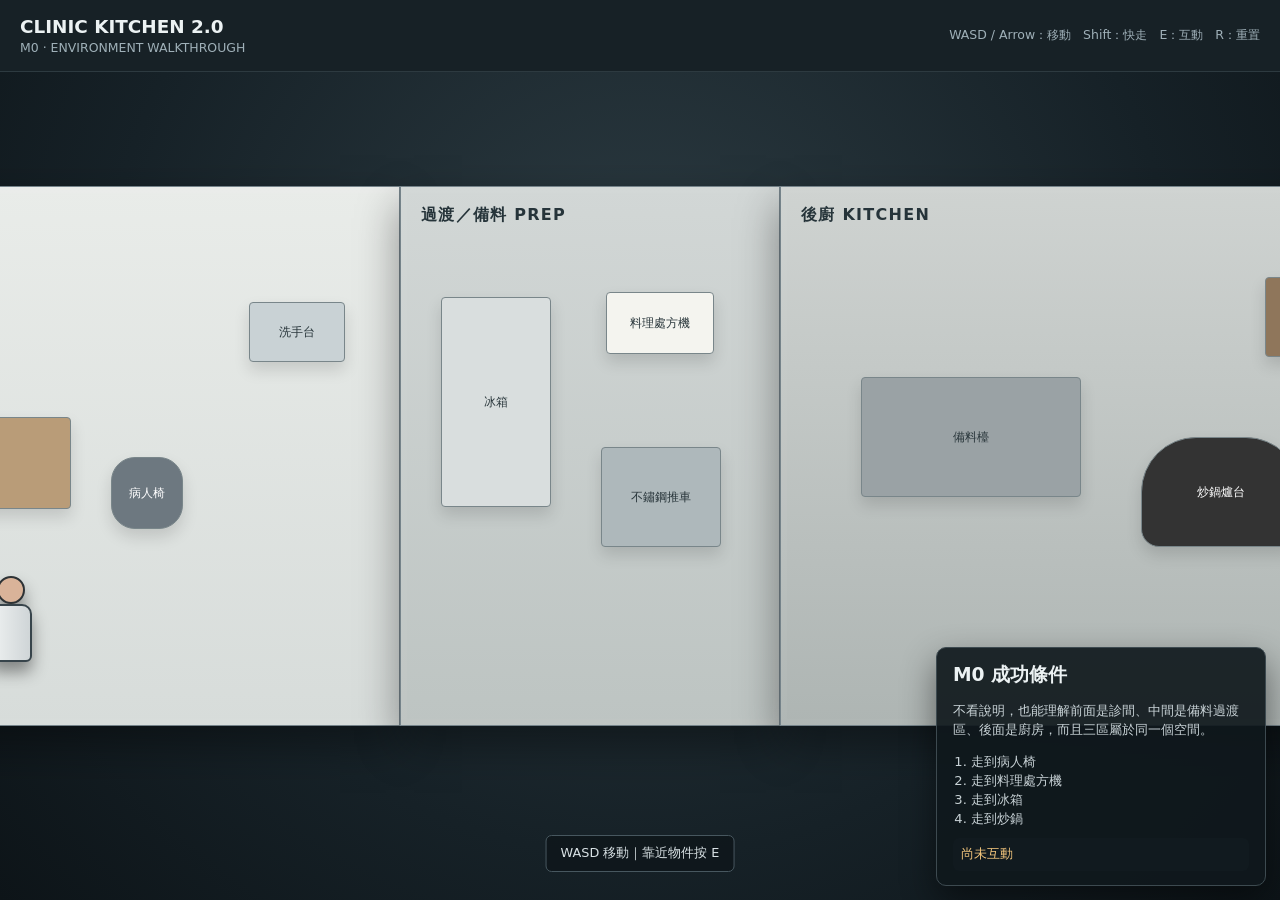
==== commit 72570474: "rebuild(CK2): replace legacy prototype with clean M0 environment walkthrough" ====
--- a/CK/index.html
+++ b/CK/index.html
@@ -1,224 +1,50 @@
 <!doctype html>
 <html lang="zh-Hant">
 <head>
-  <meta charset="utf-8" />
-  <meta name="viewport" content="width=device-width, initial-scale=1" />
-  <title>Craving Kitchen — CK v0.4.2 Art Closeout</title>
-  <meta name="description" content="診間麻婆豆腐小遊戲 — canonical approved art closeout build" />
-  <link rel="stylesheet" href="styles.css" />
-  <link rel="stylesheet" href="art-direction.css" />
+<meta charset="utf-8"/>
+<meta name="viewport" content="width=device-width,initial-scale=1"/>
+<title>Clinic Kitchen 2.0 — Environment Walkthrough</title>
+<link rel="stylesheet" href="styles.css"/>
 </head>
 <body>
-  <main class="app-shell">
-    <header class="topbar">
-      <div>
-        <p class="eyebrow">CK v0.4.2 · APPROVED ART RUNTIME</p>
-        <h1>Craving Kitchen</h1>
-        <p class="subtitle">第三人稱診間料理模擬：先看診、再開料理處方、走進後廚完成麻婆豆腐。</p>
-      </div>
-      <div class="top-actions">
-        <button id="soundBtn" class="ghost-btn" type="button" aria-pressed="true">音效：開</button>
-        <button id="audioPanelBtn" class="ghost-btn" type="button">音量控制</button>
-        <button id="artBtn" class="ghost-btn" type="button">美術設定</button>
-      </div>
-    </header>
-
-    <section id="hero" class="hero-panel scene-intro" aria-label="遊戲主畫面">
-      <div id="sceneFlash" class="scene-flash" aria-hidden="true"></div>
-      <div class="hero-overlay"></div>
-      <div class="hero-copy">
-        <p class="chapter">OUTPATIENT CLINIC · 08:30</p>
-        <h2 id="heroTitle">今天只是普通門診。</h2>
-        <p id="heroText">直到病人說：「醫師，我現在超想抽菸。」</p>
-        <button id="startBtn" class="primary-btn" type="button">進入 Clinic Kitchen</button>
-      </div>
-    </section>
-
-    <section id="missionBrief" class="mission-brief">
-      <div><p class="eyebrow">VERTICAL SLICE MISSION</p><h2>一位病人，一碗麻婆豆腐，完整走完從問診到第一口。</h2></div>
-      <div class="mission-flow">
-        <span>1 看診</span><span>2 開處方</span><span>3 走到後廚</span><span>4 取材備料</span><span>5 炒麻婆豆腐</span><span>6 端回診間</span><span>7 第一口反應</span>
-      </div>
-    </section>
-    <section id="game" class="game-grid is-hidden" aria-live="polite">
-      <aside class="left-panel panel">
-        <div class="section-title-row">
-          <h3>值班醫師</h3>
-          <span id="doctorBonus" class="pill">尚未選擇</span>
-        </div>
-        <div id="doctorCards" class="doctor-cards"></div>
-      </aside>
-
-      <section class="center-panel panel">
-        <div class="clinic-stage" id="clinicStage">
-          <img id="stageArt" src="assets/art_direction/source_of_truth/clinic_layout.avif" alt="CK 正式診間環境" />
-          <div class="stage-shade"></div><div id="sceneStations" class="scene-stations" aria-hidden="true"><span class="station-tag station-order">處方／訂單</span><span class="station-tag station-wash">洗手／清洗</span><span class="station-tag station-prep">備料推車</span><span class="station-tag station-wok">麻婆炒鍋</span></div>
-          <div id="doctorStage" class="doctor-stage is-hidden" aria-live="polite">
-            <img id="doctorBodyImage" class="doctor-body-img" src="assets/characters/doctors/doctor_speed_idle.svg" alt="醫師動作狀態 fallback" />
-            <span id="doctorStateBadge" class="doctor-state-badge">IDLE</span>
-          </div>
-          <div id="doctorPresence" class="doctor-presence is-hidden">
-            <img id="doctorPresenceImage" src="assets/portraits/doctor_speed.svg" alt="目前操作醫師 fallback" />
-            <div><span class="tiny-label">ON DUTY</span><strong id="doctorPresenceName">尚未選擇</strong></div>
-          </div>
-          <div id="patientStage" class="patient-stage is-hidden" aria-live="polite">
-            <img id="patientBodyImage" class="patient-body-img" src="assets/characters/patients/patient_office_sit.svg" alt="病人動作狀態 fallback" />
-            <span id="patientStateBadge" class="patient-state-badge">WAITING</span>
-          </div>
-          <div class="patient-card" id="patientCard">
-            <img id="patientImage" src="assets/portraits/patient_office.svg" alt="病人角色 fallback" />
-            <div>
-              <p class="tiny-label">TODAY'S PATIENT</p>
-              <h3 id="patientName">等待掛號中</h3>
-              <p id="patientLine">先選醫師，開始今天的門診。</p>
-            </div>
-          </div>
-        </div>
-
-        <div class="meters">
-          <div class="meter-wrap">
-            <div class="meter-label"><span>CRAVING 煙癮</span><strong id="cravingText">0%</strong></div>
-            <div class="meter"><div id="cravingBar" class="meter-fill craving-fill" style="width:0%"></div></div>
-          </div>
-          <div class="meter-wrap">
-            <div class="meter-label"><span>FOCUS 注意力</span><strong id="focusText">0%</strong></div>
-            <div class="meter"><div id="focusBar" class="meter-fill focus-fill" style="width:0%"></div></div>
-          </div>
-        </div>
-
-        <div class="skill-panel">
-          <div>
-            <p class="tiny-label">CHARACTER ULTIMATE · 每張訂單 1 次</p>
-            <strong id="skillName">選擇醫師後解鎖</strong>
-            <p id="skillDesc" class="skill-desc">每位角色有不同的主動技能。</p>
-          </div>
-          <button id="ultimateBtn" class="ultimate-btn" type="button" disabled>ULTIMATE</button>
-        </div>
-
-        <div id="orderPanel" class="order-panel is-disabled">
-          <div>
-            <p class="tiny-label">ORDER #<span id="orderNumber">001</span></p>
-            <h3 id="orderHeadline">尚未接單</h3>
-            <p id="orderDetails">選好角色後，病人才會開始點餐。</p>
-          </div>
-          <button id="acceptOrderBtn" class="primary-btn" type="button" disabled>接單</button>
-        </div>
-
-        <div id="workstation" class="workstation is-hidden">
-          <div class="phase-tabs" role="tablist" aria-label="料理流程">
-            <button class="phase-tab is-active" data-phase="prep" type="button">備料</button>
-            <button class="phase-tab" data-phase="cook" type="button" disabled>烹調</button>
-            <button class="phase-tab" data-phase="serve" type="button" disabled>上菜</button>
-          </div>
-
-          <div id="prepPhase" class="phase-card">
-            <div class="section-title-row">
-              <div>
-                <p class="tiny-label">PREP STATION</p>
-                <h3>依照訂單準備材料</h3>
-              </div>
-              <span id="prepStatus" class="pill">0 / 0</span>
-            </div>
-            <div id="cutChallenge" class="cut-challenge is-hidden" aria-live="polite">
-              <div class="cut-header"><strong id="cutLabel">切豆腐</strong><span id="cutStatus">0 / 3</span></div>
-              <div class="cut-track"><div class="cut-zone"></div><div id="cutCursor" class="cut-cursor"></div></div>
-              <button id="cutActionBtn" class="primary-btn wide" type="button">切！</button>
-              <p class="hint">游標進入中央區域時切下；三次後完成這項備料。</p>
-            </div>
-            <div id="ingredientGrid" class="ingredient-grid"></div>
-            <p class="hint">豆腐與青蔥有專屬切配 timing；錯拿材料會提高 craving。</p>
-          </div>
-
-          <div id="cookPhase" class="phase-card is-hidden">
-            <div class="section-title-row">
-              <div>
-                <p class="tiny-label">WOK STATION</p>
-                <h3 id="cookInstruction">準備開火</h3>
-              </div>
-              <span id="cookStatus" class="pill">0 / 4</span>
-            </div>
-            <div class="heat-stage">
-              <div class="heat-track" aria-label="火候計">
-                <div class="heat-zone"></div>
-                <div id="heatCursor" class="heat-cursor"></div>
-              </div>
-              <div id="heatFx" class="heat-fx" aria-hidden="true">PERFECT HEAT!</div>
-            </div>
-            <button id="cookActionBtn" class="primary-btn wide" type="button">開始爆香</button>
-            <div id="tossChallenge" class="toss-challenge is-hidden">
-              <div class="cut-header"><strong>甩鍋收尾</strong><span id="tossStatus">等待節奏</span></div>
-              <div class="toss-track"><div class="toss-zone"></div><div id="tossCursor" class="toss-cursor"></div></div>
-              <button id="tossActionBtn" class="primary-btn wide" type="button">甩鍋！</button>
-              <p class="hint">最後一次 timing 會影響 Focus、Craving 與結算分數。</p>
-            </div>
-            <p class="hint">游標進入中央最佳火候區時按下。角色技能會改變容錯範圍。</p>
-          </div>
-
-          <div id="servePhase" class="phase-card is-hidden">
-            <p class="tiny-label">SERVE</p>
-            <h3>最後確認</h3>
-            <div id="serveSummary" class="serve-summary"></div>
-            <button id="serveBtn" class="primary-btn wide" type="button">端給病人</button>
-          </div>
-        </div>
+<div id="app">
+  <header class="hud">
+    <div><strong>CLINIC KITCHEN 2.0</strong><span>M0 · ENVIRONMENT WALKTHROUGH</span></div>
+    <div class="controls">WASD / Arrow：移動　Shift：快走　E：互動　R：重置</div>
+  </header>
+  <main id="world" tabindex="0" aria-label="Clinic Kitchen walkthrough">
+    <div id="camera">
+      <section class="room clinic">
+        <h2>診間 CLINIC</h2>
+        <div class="desk prop">醫師桌＋電腦</div>
+        <div class="patient-chair prop">病人椅</div>
+        <div class="printer prop">印表機</div>
+        <div class="sink prop">洗手台</div>
       </section>
-
-      <aside class="right-panel panel">
-        <div class="section-title-row">
-          <h3>今日紀錄</h3>
-          <span id="scorePill" class="pill">0 pts</span>
-        </div>
-        <div class="stat-box"><span>已完成訂單</span><strong id="ordersDone">0</strong></div>
-        <div class="stat-box"><span>最高連續成功</span><strong id="bestStreak">0</strong></div>
-        <div class="stat-box"><span>目前狀態</span><strong id="statusText">門診尚未開始</strong></div>
-        <div class="mini-manifest">
-          <p class="tiny-label">TODAY'S SHIFT</p>
-          <ul>
-            <li>3 位可選醫師</li>
-            <li>6 類病人 NPC</li>
-            <li>問診 → 料理處方 → 後廚執行</li>
-            <li>備料 → 火候 → 甩鍋 → 上菜</li>
-            <li>Craving / Focus 雙資源</li>
-            <li>3 種角色 Ultimate</li>
-          </ul>
-        </div>
-      </aside>
-    </section>
-
-    <section id="audioSettingsPanel" class="audio-panel is-hidden" aria-labelledby="audioPanelTitle">
-      <div class="section-title-row">
-        <div><p class="eyebrow">AUDIO &amp; VOLUME MIXER</p><h2 id="audioPanelTitle">音效與音樂控制</h2></div>
-        <button id="closeAudioBtn" class="ghost-btn" type="button">關閉</button>
-      </div>
-      <div class="audio-controls-grid">
-        <div class="audio-control-row"><label for="masterVolSlider"><span>主音量 (Master)</span><strong id="masterVolText">80%</strong></label><input id="masterVolSlider" type="range" min="0" max="100" value="80" /></div>
-        <div class="audio-control-row"><label for="musicVolSlider"><span>門診背景音樂 (BGM)</span><strong id="musicVolText">40%</strong></label><input id="musicVolSlider" type="range" min="0" max="100" value="40" /></div>
-        <div class="audio-control-row"><label for="sfxVolSlider"><span>料理動作音效 (SFX)</span><strong id="sfxVolText">80%</strong></label><input id="sfxVolSlider" type="range" min="0" max="100" value="80" /></div>
-        <div class="audio-action-row"><button id="bgmToggleBtn" class="primary-btn" type="button">背景音樂：播放中</button></div>
-      </div>
-    </section>
-
-    <section id="artGallery" class="art-gallery is-hidden">
-      <div class="section-title-row">
-        <div><p class="eyebrow">REALISTIC ART DIRECTION</p><h2>CK 正式美術設計</h2></div>
-        <button id="closeArtBtn" class="ghost-btn" type="button">關閉</button>
-      </div>
-      <div class="gallery-grid">
-        <figure><img src="assets/art_direction/source_of_truth/doctor_concepts.avif" alt="三位醫師正式角色設計" /><figcaption>Playable Doctors｜正式主角設定</figcaption></figure>
-        <figure><img src="assets/art_direction/source_of_truth/clinic_layout.avif" alt="正式診間規劃" /><figcaption>Clinic Layout｜診間 source of truth</figcaption></figure>
-        <figure><img src="assets/art_direction/source_of_truth/cooking_mode.avif" alt="正式診間料理模式" /><figcaption>Cooking Mode｜Same Clinic, Different Flavors</figcaption></figure>
-        <figure><img src="assets/art_direction/source_of_truth/props_station.avif" alt="麻婆豆腐正式材料與道具" /><figcaption>Props &amp; Ingredients｜備料與 station</figcaption></figure>
-        <figure><img src="assets/art_direction/source_of_truth/patient_npcs.avif" alt="病人正式角色設計" /><figcaption>Patient NPCs｜六位病人設定</figcaption></figure>
-      </div>
-    </section>
-
-    <section id="resultModal" class="modal is-hidden" role="dialog" aria-modal="true" aria-labelledby="resultTitle">
-      <div class="modal-card"><p class="tiny-label">ORDER COMPLETE</p><h2 id="resultTitle">完成！</h2><p id="resultText"></p><div id="resultScore" class="result-score">+0</div><button id="nextPatientBtn" class="primary-btn wide" type="button">下一位病人</button></div>
-    </section>
-    <footer class="game-footer">遊戲中的麻婆豆腐為喜劇世界觀設定，並非戒菸治療或醫療建議。｜鍵盤：Space = timing、U = Ultimate</footer>
+      <section class="room prep">
+        <h2>過渡／備料 PREP</h2>
+        <div class="fridge prop">冰箱</div>
+        <div class="trolley prop">不鏽鋼推車</div>
+        <div class="order-printer prop">料理處方機</div>
+      </section>
+      <section class="room kitchen">
+        <h2>後廚 KITCHEN</h2>
+        <div class="counter prop">備料檯</div>
+        <div class="spice prop">香料架</div>
+        <div class="wok prop">炒鍋爐台</div>
+        <div class="rice prop">飯鍋</div>
+      </section>
+      <div id="player" class="player" aria-label="player"><div class="head"></div><div class="body"></div></div>
+    </div>
+    <div id="prompt" class="prompt">走到物件旁按 E 互動</div>
   </main>
-
-  <script type="module" src="src/game.js"></script>
-  <script type="module" src="src/art-direction.js"></script>
+  <aside class="mission">
+    <h3>M0 成功條件</h3>
+    <p>不看說明，也能理解前面是診間、中間是備料過渡區、後面是廚房，而且三區屬於同一個空間。</p>
+    <ol><li>走到病人椅</li><li>走到料理處方機</li><li>走到冰箱</li><li>走到炒鍋</li></ol>
+    <div id="log">尚未互動</div>
+  </aside>
+</div>
+<script type="module" src="src/main.js"></script>
 </body>
-</html>
+</html>
--- a/CK/styles.css
+++ b/CK/styles.css
@@ -1,512 +1 @@
-:root {
-  --ink: #18314f;
-  --ink-soft: #506176;
-  --cream: #fff9ef;
-  --paper: #fffdf8;
-  --line: #e4dac9;
-  --mustard: #f3b84a;
-  --red: #d34a36;
-  --green: #3b8f75;
-  --blue: #6ea2c9;
-  --shadow: 0 18px 48px rgba(32, 43, 56, .13);
-}
-
-* { box-sizing: border-box; }
-body {
-  margin: 0;
-  background: linear-gradient(180deg, #f4efe7 0%, #ece5dc 100%);
-  color: var(--ink);
-  font-family: Inter, ui-sans-serif, system-ui, -apple-system, BlinkMacSystemFont, "Segoe UI", sans-serif;
-}
-button, input { font: inherit; }
-button { cursor: pointer; }
-
-.app-shell { width: min(1480px, 96vw); margin: 0 auto; padding: 24px 0 60px; }
-.topbar { display:flex; align-items:end; justify-content:space-between; gap:24px; margin-bottom:18px; }
-h1,h2,h3,p { margin-top:0; }
-h1 { margin-bottom:2px; font-size: clamp(2rem, 5vw, 4.1rem); letter-spacing:-.04em; }
-h2 { font-size: clamp(1.75rem, 3vw, 3rem); letter-spacing:-.03em; }
-h3 { margin-bottom:0; }
-.subtitle { margin-bottom:0; color:var(--ink-soft); }
-.eyebrow,.tiny-label,.chapter { text-transform:uppercase; letter-spacing:.16em; font-size:.73rem; font-weight:800; color:#6b7786; }
-
-.primary-btn,.ghost-btn {
-  border:0; border-radius:14px; padding:12px 18px; font-weight:800; transition:.18s ease;
-}
-.primary-btn { background:var(--ink); color:white; box-shadow:0 8px 20px rgba(24,49,79,.2); }
-.primary-btn:hover:not(:disabled) { transform:translateY(-2px); }
-.primary-btn:disabled { opacity:.38; cursor:not-allowed; }
-.ghost-btn { background:rgba(255,255,255,.72); color:var(--ink); border:1px solid rgba(24,49,79,.12); }
-.wide { width:100%; }
-
-.hero-panel {
-  min-height: 430px; border-radius:28px; overflow:hidden; position:relative; background:url('assets/concept/clinic_layout.svg') center/cover;
-  box-shadow:var(--shadow); margin-bottom:18px;
-}
-.hero-overlay { position:absolute; inset:0; background:linear-gradient(90deg, rgba(13,29,45,.84) 0%, rgba(13,29,45,.56) 43%, rgba(13,29,45,.08) 76%); }
-.hero-copy { position:absolute; left:clamp(28px,5vw,72px); top:50%; transform:translateY(-50%); width:min(590px,78%); color:white; }
-.hero-copy p { color:#ecf1f7; }
-.hero-copy h2 { margin-bottom:12px; }
-.hero-copy .primary-btn { background:var(--mustard); color:#2a2419; margin-top:14px; }
-
-.game-grid { display:grid; grid-template-columns:280px minmax(0,1fr) 250px; gap:18px; align-items:start; }
-.panel { background:rgba(255,253,248,.94); border:1px solid rgba(119,99,73,.12); border-radius:24px; box-shadow:var(--shadow); padding:18px; }
-.left-panel,.right-panel { position:sticky; top:12px; }
-.section-title-row { display:flex; align-items:center; justify-content:space-between; gap:12px; margin-bottom:14px; }
-.pill { display:inline-flex; align-items:center; gap:6px; background:#edf2f4; color:#365064; border-radius:999px; padding:7px 10px; font-size:.76rem; font-weight:800; white-space:nowrap; }
-
-.doctor-cards { display:grid; gap:10px; }
-.doctor-card { display:grid; grid-template-columns:72px 1fr; gap:10px; align-items:center; width:100%; border:1px solid var(--line); background:white; border-radius:16px; padding:9px; text-align:left; color:var(--ink); }
-.doctor-card img { width:72px; height:82px; object-fit:cover; object-position:top; border-radius:12px; }
-.doctor-card strong { display:block; margin-bottom:3px; }
-.doctor-card small { color:var(--ink-soft); line-height:1.25; }
-.doctor-card.is-selected { border-color:var(--mustard); outline:3px solid rgba(243,184,74,.22); background:#fffbef; }
-
-.center-panel { padding:0; overflow:hidden; }
-.clinic-stage { height:360px; position:relative; overflow:hidden; }
-.clinic-stage > img { width:100%; height:100%; object-fit:cover; transition:.5s ease; }
-.stage-shade { position:absolute; inset:0; background:linear-gradient(180deg, rgba(6,24,42,.04), rgba(6,24,42,.42)); }
-.patient-card { position:absolute; left:18px; bottom:18px; right:18px; display:grid; grid-template-columns:90px 1fr; gap:14px; align-items:center; padding:12px; border-radius:18px; background:rgba(255,255,255,.92); backdrop-filter:blur(10px); max-width:560px; }
-.patient-card img { width:90px; height:90px; border-radius:14px; object-fit:cover; object-position:top; }
-.patient-card p { margin-bottom:5px; }
-.patient-card h3 { margin-bottom:5px; }
-
-.meters { display:grid; grid-template-columns:1fr 1fr; gap:14px; padding:16px 18px 0; }
-.meter-label { display:flex; justify-content:space-between; font-size:.82rem; font-weight:800; margin-bottom:6px; }
-.meter { height:13px; border-radius:999px; background:#e8e2d8; overflow:hidden; }
-.meter-fill { height:100%; width:0; transition:width .25s ease; border-radius:inherit; }
-.craving-fill { background:linear-gradient(90deg, #ecb54d, #d84c38); }
-.focus-fill { background:linear-gradient(90deg, #8ac6a7, #347d69); }
-
-.order-panel { margin:16px 18px; padding:15px 16px; border:1px solid var(--line); border-radius:18px; display:flex; justify-content:space-between; align-items:center; gap:16px; background:#fff; }
-.order-panel p { margin-bottom:3px; }
-.order-panel h3 { margin-bottom:4px; }
-.order-panel.is-disabled { opacity:.58; }
-
-.workstation { padding:0 18px 18px; }
-.phase-tabs { display:flex; gap:8px; margin-bottom:10px; }
-.phase-tab { flex:1; border:1px solid var(--line); background:white; color:var(--ink-soft); border-radius:12px; padding:9px; font-weight:800; }
-.phase-tab.is-active { background:var(--ink); color:white; border-color:var(--ink); }
-.phase-card { border:1px solid var(--line); border-radius:18px; padding:16px; background:#fffdf8; }
-.ingredient-grid { display:grid; grid-template-columns:repeat(3,1fr); gap:9px; }
-.ingredient-btn { border:1px solid var(--line); border-radius:14px; background:white; padding:12px 8px; min-height:72px; color:var(--ink); font-weight:800; }
-.ingredient-btn span { display:block; font-size:1.55rem; margin-bottom:5px; }
-.ingredient-btn.is-done { background:#eef7f2; border-color:#9bc8b4; color:#2e705f; }
-.hint { color:var(--ink-soft); font-size:.82rem; margin:10px 0 0; }
-
-.heat-track { height:34px; background:linear-gradient(90deg,#6ba3d0,#f0c35e,#d84c38); border-radius:999px; position:relative; overflow:hidden; margin:18px 0; }
-.heat-zone { position:absolute; left:40%; width:20%; top:0; bottom:0; background:rgba(255,255,255,.44); border-left:2px dashed rgba(255,255,255,.8); border-right:2px dashed rgba(255,255,255,.8); }
-.heat-cursor { position:absolute; left:0%; top:-4px; width:9px; height:42px; border-radius:8px; background:#172b43; box-shadow:0 0 0 3px rgba(255,255,255,.72); }
-
-.serve-summary { display:grid; grid-template-columns:repeat(3,1fr); gap:9px; margin:15px 0; }
-.summary-chip { border:1px solid var(--line); background:white; border-radius:14px; padding:12px; text-align:center; }
-.summary-chip strong { display:block; font-size:1.35rem; }
-
-.stat-box { display:flex; justify-content:space-between; gap:12px; padding:12px 0; border-bottom:1px solid var(--line); color:var(--ink-soft); }
-.stat-box strong { color:var(--ink); text-align:right; }
-.mini-manifest { margin-top:20px; background:#f5f0e8; border-radius:16px; padding:13px; }
-.mini-manifest ul { padding-left:18px; margin:8px 0 0; line-height:1.7; font-size:.86rem; }
-
-.art-gallery { margin-top:18px; background:var(--paper); border-radius:24px; padding:20px; box-shadow:var(--shadow); }
-.gallery-grid { display:grid; grid-template-columns:repeat(2,minmax(0,1fr)); gap:14px; }
-.gallery-grid figure { margin:0; background:#f0ebe2; border-radius:18px; overflow:hidden; }
-.gallery-grid img { display:block; width:100%; aspect-ratio:4/3; object-fit:cover; }
-.gallery-grid figcaption { padding:10px 12px; font-weight:800; }
-
-.modal { position:fixed; inset:0; background:rgba(14,26,39,.58); display:grid; place-items:center; z-index:50; padding:20px; }
-.modal-card { width:min(460px,92vw); border-radius:24px; background:white; padding:26px; box-shadow:0 30px 80px rgba(0,0,0,.28); text-align:center; }
-.result-score { font-size:3rem; font-weight:900; color:var(--green); margin:15px 0; }
-
-.is-hidden { display:none !important; }
-
-@media (max-width:1050px) {
-  .game-grid { grid-template-columns:230px 1fr; }
-  .right-panel { grid-column:1 / -1; position:static; display:grid; grid-template-columns:repeat(3,1fr); gap:10px; }
-  .right-panel .section-title-row,.right-panel .mini-manifest { grid-column:1 / -1; }
-}
-@media (max-width:760px) {
-  .app-shell { width:min(100% - 18px, 1480px); padding-top:12px; }
-  .topbar { align-items:center; }
-  .game-grid { grid-template-columns:1fr; }
-  .left-panel { position:static; }
-  .doctor-cards { grid-template-columns:repeat(3,1fr); }
-  .doctor-card { grid-template-columns:1fr; text-align:center; }
-  .doctor-card img { width:100%; height:120px; }
-  .meters { grid-template-columns:1fr; }
-  .clinic-stage { height:310px; }
-  .patient-card { grid-template-columns:72px 1fr; }
-  .patient-card img { width:72px; height:72px; }
-  .ingredient-grid { grid-template-columns:repeat(2,1fr); }
-  .gallery-grid { grid-template-columns:1fr; }
-}
-
-
-/* v0.2 interaction polish */
-.top-actions { display:flex; gap:8px; align-items:center; }
-.scene-intro { animation: sceneRise .7s cubic-bezier(.2,.8,.2,1) both; }
-@keyframes sceneRise { from { opacity:0; transform:translateY(12px) scale(.99); } to { opacity:1; transform:none; } }
-.scene-flash { position:absolute; inset:0; z-index:5; pointer-events:none; background:rgba(243,184,74,.92); opacity:0; mix-blend-mode:screen; }
-.scene-flash.is-active { animation: clinicFlash .48s ease-out; }
-@keyframes clinicFlash { 0%{opacity:0} 24%{opacity:.86} 100%{opacity:0} }
-.patient-card.is-entering { animation: patientEnter .45s cubic-bezier(.2,.8,.2,1); }
-.patient-card.is-leaving { animation: patientLeave .36s ease-in forwards; }
-@keyframes patientEnter { from{opacity:0; transform:translateX(-26px) scale(.97)} to{opacity:1; transform:none} }
-@keyframes patientLeave { to{opacity:0; transform:translateX(30px) scale(.97)} }
-.ingredient-grid.is-locked { opacity:.45; pointer-events:none; }
-.cut-challenge { border:1px solid #e4dac9; border-radius:16px; padding:12px; margin-bottom:12px; background:#fff7e6; }
-.cut-header { display:flex; justify-content:space-between; gap:10px; margin-bottom:9px; }
-.cut-track { height:27px; position:relative; overflow:hidden; border-radius:999px; background:linear-gradient(90deg,#dae7f0,#f2d184,#d99172); margin-bottom:10px; }
-.cut-zone { position:absolute; left:40%; width:20%; top:0; bottom:0; background:rgba(255,255,255,.55); border-left:2px dashed rgba(24,49,79,.3); border-right:2px dashed rgba(24,49,79,.3); }
-.cut-cursor { position:absolute; left:4%; top:-3px; width:8px; height:33px; border-radius:8px; background:#18314f; box-shadow:0 0 0 3px rgba(255,255,255,.75); }
-.heat-stage { position:relative; }
-.heat-fx { position:absolute; inset:0; display:grid; place-items:center; pointer-events:none; font-weight:950; letter-spacing:.08em; font-size:clamp(1rem,3vw,2rem); color:#fff; text-shadow:0 2px 12px #c33; opacity:0; transform:scale(.7) rotate(-3deg); }
-.heat-fx.is-active { animation: heatBurst .55s ease-out; }
-@keyframes heatBurst { 0%{opacity:0;transform:scale(.65) rotate(-5deg)} 30%{opacity:1;transform:scale(1.08) rotate(2deg)} 100%{opacity:0;transform:scale(1.25) rotate(0)} }
-.game-footer { margin-top:18px; text-align:center; color:#6b7786; font-size:.78rem; }
-@media (prefers-reduced-motion: reduce) { *,*::before,*::after { animation-duration:.01ms !important; animation-iteration-count:1 !important; scroll-behavior:auto !important; } }
-
-
-/* v0.3 production slice */
-.doctor-presence { position:absolute; right:18px; top:18px; z-index:3; display:flex; align-items:center; gap:10px; padding:8px 10px; border-radius:16px; background:rgba(255,255,255,.92); backdrop-filter:blur(10px); box-shadow:0 10px 26px rgba(16,32,48,.18); }
-.doctor-presence img { width:58px; height:68px; object-fit:cover; object-position:top; border-radius:12px; }
-.doctor-presence strong { display:block; max-width:160px; }
-.doctor-presence.is-arriving { animation: doctorArrival .5s cubic-bezier(.18,.86,.22,1.16); }
-@keyframes doctorArrival { from { opacity:0; transform:translateX(28px) scale(.9) rotate(2deg); } to { opacity:1; transform:none; } }
-.skill-panel { margin:14px 18px 0; border:1px solid #e5c26c; border-radius:18px; padding:13px 14px; background:linear-gradient(135deg,#fff9e9,#fff2c9); display:flex; justify-content:space-between; align-items:center; gap:16px; }
-.skill-panel p { margin-bottom:3px; }
-.skill-desc { color:var(--ink-soft); font-size:.82rem; margin-top:4px; }
-.ultimate-btn { border:0; border-radius:16px; padding:12px 15px; min-width:128px; font-weight:950; letter-spacing:.05em; background:linear-gradient(135deg,#d84c38,#f3b84a); color:white; box-shadow:0 8px 20px rgba(211,74,54,.24); }
-.ultimate-btn:not(:disabled):hover { transform:translateY(-2px) scale(1.02); }
-.ultimate-btn:disabled { opacity:.42; cursor:not-allowed; filter:grayscale(.3); }
-.ultimate-btn.is-ready { animation: ultimatePulse 1.4s ease-in-out infinite; }
-@keyframes ultimatePulse { 0%,100%{box-shadow:0 8px 20px rgba(211,74,54,.24)} 50%{box-shadow:0 8px 28px rgba(243,184,74,.62)} }
-.toss-challenge { margin-top:13px; border:1px solid #c9d8e3; border-radius:16px; padding:12px; background:#f2f8fb; }
-.toss-track { height:30px; position:relative; overflow:hidden; border-radius:999px; background:linear-gradient(90deg,#c9d8e3,#f2cf74,#c9d8e3); margin-bottom:10px; }
-.toss-zone { position:absolute; left:44%; width:12%; top:0; bottom:0; background:rgba(255,255,255,.72); border-left:2px dashed rgba(24,49,79,.35); border-right:2px dashed rgba(24,49,79,.35); }
-.toss-cursor { position:absolute; left:4%; top:-4px; width:10px; height:38px; border-radius:8px; background:#18314f; box-shadow:0 0 0 3px rgba(255,255,255,.8); }
-.patient-card.is-eating { animation: patientEat .75s ease-in-out; }
-@keyframes patientEat { 0%,100%{transform:none} 35%{transform:translateY(-5px) scale(1.015)} 60%{transform:translateY(2px) scale(.995)} }
-.body-shake { animation: bodyShake .24s linear; }
-@keyframes bodyShake { 0%,100%{transform:none} 25%{transform:translateX(-4px)} 75%{transform:translateX(4px)} }
-@media (max-width:760px) { .skill-panel { flex-direction:column; align-items:stretch; } .ultimate-btn { width:100%; } .doctor-presence { right:10px; top:10px; } }
-
-/* v0.4 Character Animation — Full Body Doctor */
-.doctor-stage {
-  position: absolute;
-  left: 20px;
-  bottom: 8px;
-  height: 295px;
-  width: 220px;
-  z-index: 2;
-  pointer-events: none;
-  display: flex;
-  flex-direction: column;
-  align-items: center;
-  justify-content: flex-end;
-  transition: transform 0.3s ease, opacity 0.3s ease;
-}
-
-.doctor-body-img {
-  width: auto;
-  height: 260px;
-  max-width: 100%;
-  object-fit: contain;
-  filter: drop-shadow(0 12px 24px rgba(16, 42, 67, 0.28));
-  transform-origin: bottom center;
-}
-
-.doctor-state-badge {
-  position: absolute;
-  bottom: 4px;
-  background: rgba(16, 42, 67, 0.9);
-  color: #fff;
-  padding: 3px 10px;
-  border-radius: 999px;
-  font-size: 0.72rem;
-  font-weight: 800;
-  letter-spacing: 0.08em;
-  border: 1px solid rgba(255, 255, 255, 0.25);
-  box-shadow: 0 4px 12px rgba(0, 0, 0, 0.18);
-  backdrop-filter: blur(4px);
-  white-space: nowrap;
-}
-
-/* Doctor Animation Keyframes */
-.doc-entrance-speed {
-  animation: docEntranceSpeed 0.55s cubic-bezier(0.12, 0.88, 0.28, 1.22) both;
-}
-@keyframes docEntranceSpeed {
-  0% { opacity: 0; transform: translateX(-110px) skewX(-10deg) scale(0.86); }
-  60% { opacity: 1; transform: translateX(12px) skewX(3deg) scale(1.04); }
-  100% { opacity: 1; transform: none; }
-}
-
-.doc-entrance-heat {
-  animation: docEntranceHeat 0.65s cubic-bezier(0.2, 0.8, 0.25, 1) both;
-}
-@keyframes docEntranceHeat {
-  0% { opacity: 0; transform: translateY(45px) scale(0.92); filter: drop-shadow(0 0 22px rgba(232, 93, 74, 0.85)); }
-  70% { opacity: 1; transform: translateY(-6px) scale(1.02); filter: drop-shadow(0 0 32px rgba(243, 139, 74, 0.9)); }
-  100% { opacity: 1; transform: none; filter: drop-shadow(0 12px 24px rgba(16, 42, 67, 0.28)); }
-}
-
-.doc-entrance-strategy {
-  animation: docEntranceStrategy 0.7s cubic-bezier(0.16, 1, 0.3, 1) both;
-}
-@keyframes docEntranceStrategy {
-  0% { opacity: 0; transform: scale(0.88) rotate(-4deg); filter: blur(3px); }
-  65% { opacity: 1; transform: scale(1.02) rotate(1deg); filter: blur(0); }
-  100% { opacity: 1; transform: none; }
-}
-
-.doc-idle {
-  animation: docIdle 2.4s ease-in-out infinite;
-}
-@keyframes docIdle {
-  0%, 100% { transform: translateY(0); }
-  50% { transform: translateY(-4px) scaleY(1.012); }
-}
-
-.doc-prep {
-  animation: docPrep 0.9s ease-in-out infinite;
-}
-@keyframes docPrep {
-  0%, 100% { transform: translateY(0) rotate(0deg); }
-  35% { transform: translateY(-3px) rotate(-1.5deg); }
-  70% { transform: translateY(1px) rotate(1deg); }
-}
-
-.doc-cut {
-  animation: docCut 0.2s ease-in-out infinite alternate;
-}
-@keyframes docCut {
-  0% { transform: translateY(0) scaleY(1); }
-  100% { transform: translateY(5px) scaleY(0.97) scaleX(1.02); }
-}
-
-.doc-cook {
-  animation: docCook 0.85s ease-in-out infinite;
-}
-@keyframes docCook {
-  0%, 100% { transform: rotate(0deg) translateY(0); }
-  30% { transform: rotate(-2deg) translateY(-5px); }
-  65% { transform: rotate(2.5deg) translateY(2px); }
-}
-
-.doc-serve {
-  animation: docServe 0.7s cubic-bezier(0.2, 0.85, 0.3, 1.15) both;
-}
-@keyframes docServe {
-  0% { transform: scale(0.92) translateY(10px); }
-  70% { transform: scale(1.04) translateY(-8px); }
-  100% { transform: scale(1) translateY(0); }
-}
-
-.doc-ultimate-speed {
-  animation: docUltSpeed 1.1s cubic-bezier(0.2, 0.9, 0.3, 1.2) both;
-}
-@keyframes docUltSpeed {
-  0% { transform: scale(0.8) rotate(-8deg); filter: drop-shadow(0 0 35px #f3b84a); }
-  25% { transform: scale(1.15) rotate(4deg); filter: drop-shadow(0 0 55px #f7d070); }
-  50% { transform: scale(1.08) rotate(-3deg); filter: drop-shadow(0 0 45px #ffe082); }
-  75% { transform: scale(1.12) rotate(2deg); }
-  100% { transform: scale(1) rotate(0deg); }
-}
-
-.doc-ultimate-heat {
-  animation: docUltHeat 1.2s cubic-bezier(0.2, 0.9, 0.3, 1.15) both;
-}
-@keyframes docUltHeat {
-  0% { transform: scale(0.85) translateY(12px); filter: drop-shadow(0 0 30px #d84c38); }
-  35% { transform: scale(1.18) translateY(-12px); filter: drop-shadow(0 0 60px #f38b4a); }
-  70% { transform: scale(1.08) translateY(-4px); filter: drop-shadow(0 0 45px #f7d070); }
-  100% { transform: scale(1) translateY(0); }
-}
-
-.doc-ultimate-strategy {
-  animation: docUltStrategy 1.2s cubic-bezier(0.2, 0.9, 0.3, 1.15) both;
-}
-@keyframes docUltStrategy {
-  0% { transform: scale(0.85); filter: drop-shadow(0 0 30px #347d69); }
-  30% { transform: scale(1.12); filter: drop-shadow(0 0 60px #8ac6a7); }
-  65% { transform: scale(1.05); filter: drop-shadow(0 0 40px #b2f5ea); }
-  100% { transform: scale(1); }
-}
-
-@media (max-width:760px) {
-  .doctor-stage {
-    left: 8px;
-    bottom: 6px;
-    height: 220px;
-    width: 160px;
-  }
-  .doctor-body-img {
-    height: 190px;
-  }
-}
-
-/* v0.4 Character Animation — Full Body Patient */
-.patient-stage {
-  position: absolute;
-  right: 24px;
-  bottom: 8px;
-  height: 295px;
-  width: 220px;
-  z-index: 2;
-  pointer-events: none;
-  display: flex;
-  flex-direction: column;
-  align-items: center;
-  justify-content: flex-end;
-  transition: transform 0.35s ease, opacity 0.35s ease;
-}
-
-.patient-body-img {
-  width: auto;
-  height: 255px;
-  max-width: 100%;
-  object-fit: contain;
-  filter: drop-shadow(0 12px 24px rgba(16, 42, 67, 0.28));
-  transform-origin: bottom center;
-}
-
-.patient-state-badge {
-  position: absolute;
-  bottom: 4px;
-  background: rgba(36, 49, 66, 0.9);
-  color: #fff;
-  padding: 3px 10px;
-  border-radius: 999px;
-  font-size: 0.72rem;
-  font-weight: 800;
-  letter-spacing: 0.08em;
-  border: 1px solid rgba(255, 255, 255, 0.25);
-  box-shadow: 0 4px 12px rgba(0, 0, 0, 0.18);
-  backdrop-filter: blur(4px);
-  white-space: nowrap;
-}
-
-/* Patient Lifecycle Animation Keyframes */
-.pat-walk-in {
-  animation: patWalkIn 0.65s cubic-bezier(0.18, 0.88, 0.32, 1) both;
-}
-@keyframes patWalkIn {
-  0% { opacity: 0; transform: translateX(80px) scale(0.92); }
-  60% { opacity: 1; transform: translateX(-8px) scale(1.02); }
-  100% { opacity: 1; transform: none; }
-}
-
-.pat-sit {
-  animation: patSit 2.6s ease-in-out infinite;
-}
-@keyframes patSit {
-  0%, 100% { transform: translateY(0); }
-  50% { transform: translateY(-3px); }
-}
-
-.pat-order {
-  animation: patOrder 0.7s cubic-bezier(0.2, 0.9, 0.3, 1.1) both;
-}
-@keyframes patOrder {
-  0% { transform: scale(0.95); }
-  45% { transform: scale(1.04) translateY(-6px); }
-  100% { transform: scale(1) translateY(0); }
-}
-
-.pat-eat {
-  animation: patEat 0.8s ease-in-out infinite;
-}
-@keyframes patEat {
-  0%, 100% { transform: translateY(0); }
-  35% { transform: translateY(-7px) scale(1.02); }
-  65% { transform: translateY(2px) scale(0.99); }
-}
-
-.pat-leave {
-  animation: patLeave 0.65s cubic-bezier(0.4, 0, 1, 1) forwards;
-}
-@keyframes patLeave {
-  0% { opacity: 1; transform: translateY(0) scale(1); }
-  40% { opacity: 0.9; transform: translateY(-8px) scale(1.02); }
-  100% { opacity: 0; transform: translateX(110px) scale(0.9); }
-}
-
-@media (max-width:760px) {
-  .doctor-stage {
-    left: 8px;
-    bottom: 6px;
-    height: 220px;
-    width: 150px;
-  }
-  .doctor-body-img {
-    height: 185px;
-  }
-  .patient-stage {
-    right: 8px;
-    bottom: 6px;
-    height: 220px;
-    width: 160px;
-  }
-  .patient-body-img {
-    height: 185px;
-  }
-}
-
-/* v0.4 Audio & Volume Mixer */
-.audio-panel {
-  margin-top: 18px;
-  background: var(--paper);
-  border: 1px solid rgba(119, 99, 73, 0.12);
-  border-radius: 24px;
-  padding: 22px;
-  box-shadow: var(--shadow);
-}
-
-.audio-controls-grid {
-  display: grid;
-  grid-template-columns: repeat(auto-fit, minmax(240px, 1fr));
-  gap: 16px;
-  margin-top: 10px;
-}
-
-.audio-control-row {
-  background: white;
-  border: 1px solid var(--line);
-  border-radius: 16px;
-  padding: 14px 16px;
-  display: flex;
-  flex-direction: column;
-  gap: 8px;
-}
-
-.audio-control-row label {
-  display: flex;
-  justify-content: space-between;
-  font-size: 0.88rem;
-  color: var(--ink);
-}
-
-.audio-control-row strong {
-  color: var(--ink-soft);
-  font-weight: 700;
-}
-
-.audio-control-row input[type="range"] {
-  width: 100%;
-  accent-color: var(--ink);
-  cursor: pointer;
-}
-
-.audio-action-row {
-  display: flex;
-  align-items: center;
-  justify-content: center;
-}
-
-.audio-action-row .primary-btn {
-  width: 100%;
-  background: #2b6cb0;
-}
-
-
-
+:root{font-family:Inter,"Noto Sans TC",system-ui,sans-serif;color:#ecf2f3;background:#0f171b}*{box-sizing:border-box}body{margin:0;background:#0f171b}.hud{height:72px;padding:14px 20px;display:flex;justify-content:space-between;align-items:center;background:#172126;border-bottom:1px solid #2d3a40;position:fixed;inset:0 0 auto 0;z-index:20}.hud strong{display:block;font-size:1.15rem}.hud span,.controls{font-size:.78rem;color:#9fb0b8}.controls{max-width:52%;text-align:right}#app{min-height:100vh;padding-top:72px}.mission{position:fixed;right:14px;bottom:14px;width:min(330px,42vw);background:rgba(16,24,29,.92);border:1px solid #3d4a50;border-radius:10px;padding:14px 16px;z-index:20;box-shadow:0 14px 34px #0007}.mission h3{margin:0 0 8px}.mission p,.mission li{font-size:.82rem;line-height:1.45;color:#c8d2d6}.mission ol{margin:8px 0;padding-left:18px}#log{margin-top:10px;padding:8px;background:#111a1f;border-radius:6px;color:#f2c57c;font-size:.8rem}#world{position:relative;height:calc(100vh - 72px);overflow:hidden;outline:none;background:radial-gradient(circle at 50% 30%,#2c3b42 0,#162127 62%,#0d1418 100%)}#camera{position:absolute;left:50%;top:50%;width:1800px;height:760px;transform:translate(-50%,-50%);transition:transform .08s linear}.room{position:absolute;top:80px;height:540px;border:1px solid #75838a;box-shadow:inset 0 0 0 6px rgba(255,255,255,.025),0 18px 40px #0006}.room h2{margin:18px 20px;color:#26343a;font-size:1rem;letter-spacing:.08em}.clinic{left:40px;width:620px;background:linear-gradient(180deg,#e9ece9,#d7dcda)}.prep{left:660px;width:380px;background:linear-gradient(180deg,#d2d7d6,#bdc4c2)}.kitchen{left:1040px;width:720px;background:linear-gradient(180deg,#cfd3d1,#aeb5b3)}.prop{position:absolute;border:1px solid #79868a;color:#29363b;background:#f4f4ef;border-radius:4px;display:grid;place-items:center;font-size:.72rem;box-shadow:0 8px 16px #0002}.desk{left:70px;top:230px;width:220px;height:92px;background:#b99c78}.patient-chair{left:330px;top:270px;width:72px;height:72px;border-radius:24px;background:#6d7880;color:#fff}.printer{left:80px;top:110px;width:82px;height:54px}.sink{right:54px;top:115px;width:96px;height:60px;background:#c9d2d5}.fridge{left:40px;top:110px;width:110px;height:210px;background:#d9dede}.trolley{left:200px;top:260px;width:120px;height:100px;background:#aeb8bb}.order-printer{left:205px;top:105px;width:108px;height:62px}.counter{left:80px;top:190px;width:220px;height:120px;background:#9aa2a5}.spice{right:74px;top:90px;width:160px;height:80px;background:#8f765b;color:#fff}.wok{left:360px;top:250px;width:160px;height:110px;background:#333;color:#fff;border-radius:55px 55px 18px 18px}.rice{right:110px;bottom:70px;width:90px;height:75px}.player{position:absolute;left:250px;top:470px;width:42px;height:86px;z-index:10;filter:drop-shadow(0 10px 8px #0006)}.head{width:28px;height:28px;border-radius:50%;background:#d9b399;margin:auto;border:2px solid #2d3235}.body{width:42px;height:58px;border-radius:10px 10px 6px 6px;background:linear-gradient(90deg,#eef1f1,#cfd5d7);border:2px solid #37444b}.prompt{position:absolute;left:50%;bottom:28px;transform:translateX(-50%);padding:9px 14px;border-radius:6px;background:#0e171bdd;border:1px solid #47575f;color:#d9e2e5;font-size:.8rem;z-index:15}@media(max-width:800px){.hud{height:86px}.controls{display:none}#app{padding-top:86px}#world{height:calc(100vh - 86px)}.mission{width:calc(100vw - 28px);max-height:180px;overflow:auto}.room{top:55px}.prompt{bottom:200px}}
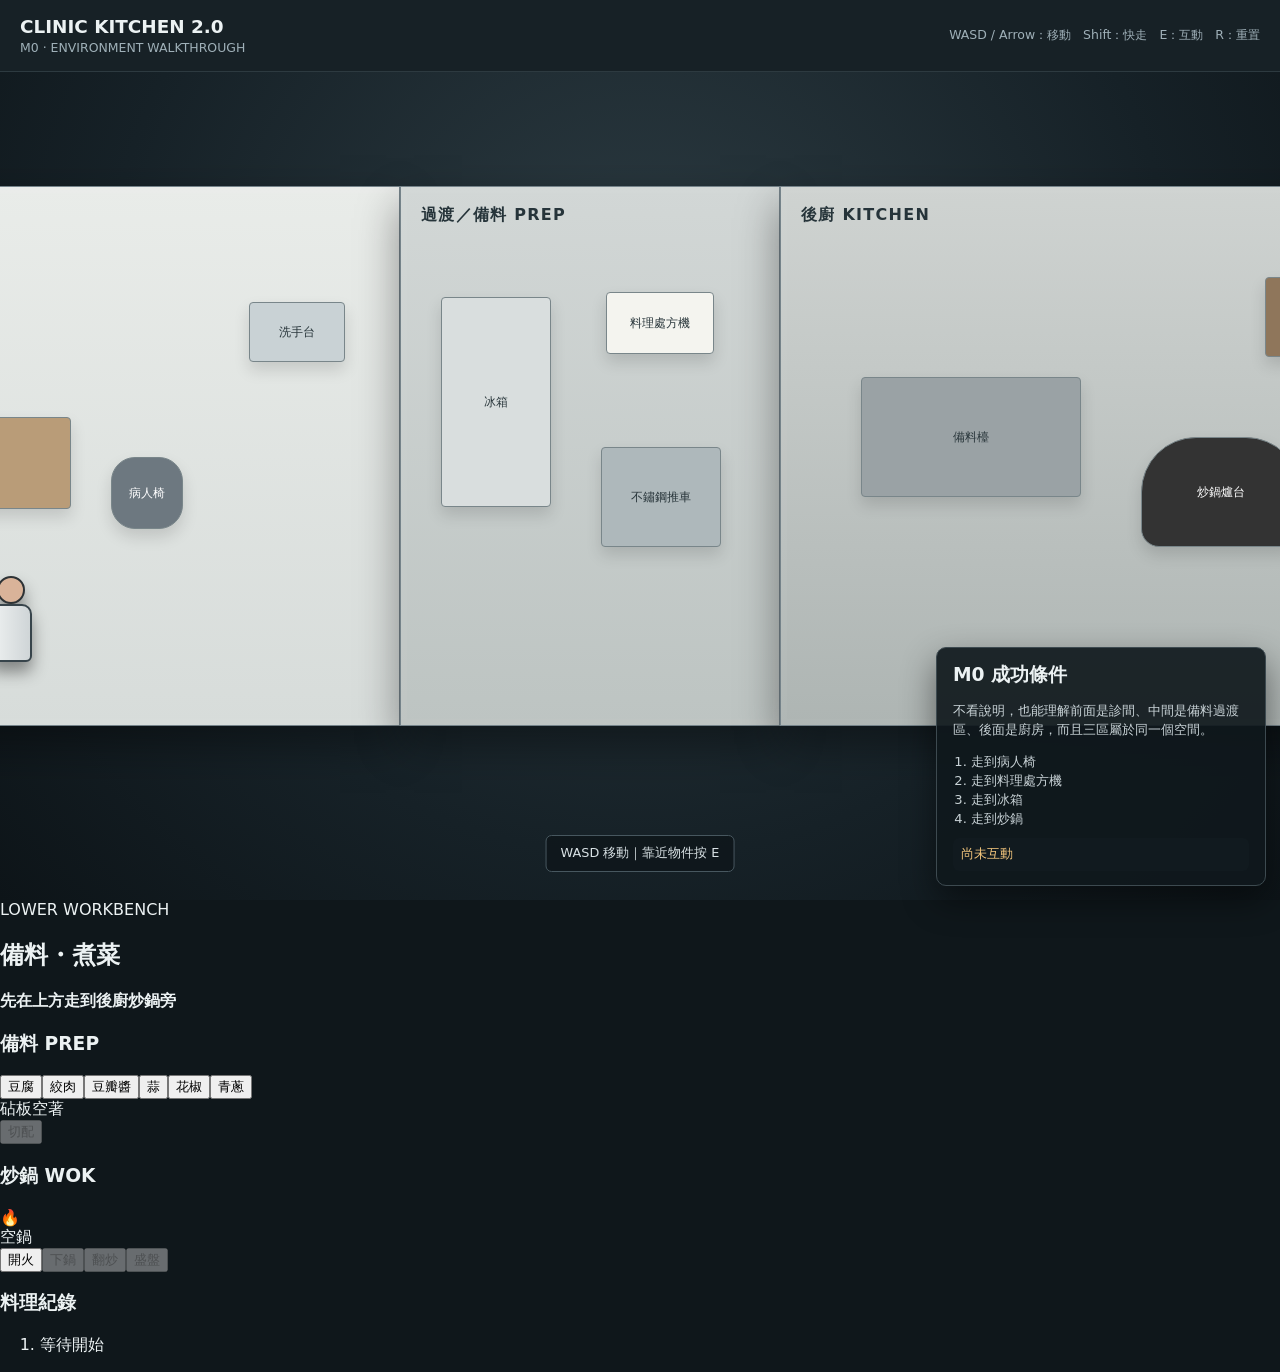
==== commit 7c915fdd: "feat(CK2): split upper movement and lower cooking workbench" ====
--- a/CK/index.html
+++ b/CK/index.html
@@ -38,6 +38,15 @@
     </div>
     <div id="prompt" class="prompt">走到物件旁按 E 互動</div>
   </main>
+
+  <section id="cookingDeck" class="cooking-deck" aria-label="備料與煮菜操作區">
+    <div class="cook-head"><div><span>LOWER WORKBENCH</span><h2>備料・煮菜</h2></div><strong id="cookObjective">先在上方走到後廚炒鍋旁</strong></div>
+    <div class="cook-columns">
+      <div class="prep-bench"><h3>備料 PREP</h3><div class="ingredient-tray"><button data-food="tofu">豆腐</button><button data-food="pork">絞肉</button><button data-food="douban">豆瓣醬</button><button data-food="garlic">蒜</button><button data-food="pepper">花椒</button><button data-food="scallion">青蔥</button></div><div class="board"><div id="boardFood">砧板空著</div><button id="cutBtn" disabled>切配</button></div></div>
+      <div class="wok-bench"><h3>炒鍋 WOK</h3><div class="wok-visual"><div id="flame" class="flame">🔥</div><div id="wokContents">空鍋</div></div><div class="wok-actions"><button id="heatBtn">開火</button><button id="addBtn" disabled>下鍋</button><button id="stirBtn" disabled>翻炒</button><button id="plateBtn" disabled>盛盤</button></div></div>
+      <div class="cook-log"><h3>料理紀錄</h3><ol id="recipeLog"><li>等待開始</li></ol></div>
+    </div>
+  </section>
   <aside class="mission">
     <h3>M0 成功條件</h3>
     <p>不看說明，也能理解前面是診間、中間是備料過渡區、後面是廚房，而且三區屬於同一個空間。</p>
@@ -45,6 +54,6 @@
     <div id="log">尚未互動</div>
   </aside>
 </div>
-<script type="module" src="src/main.js"></script>
+<script src="src/main.js"></script>
 </body>
 </html>
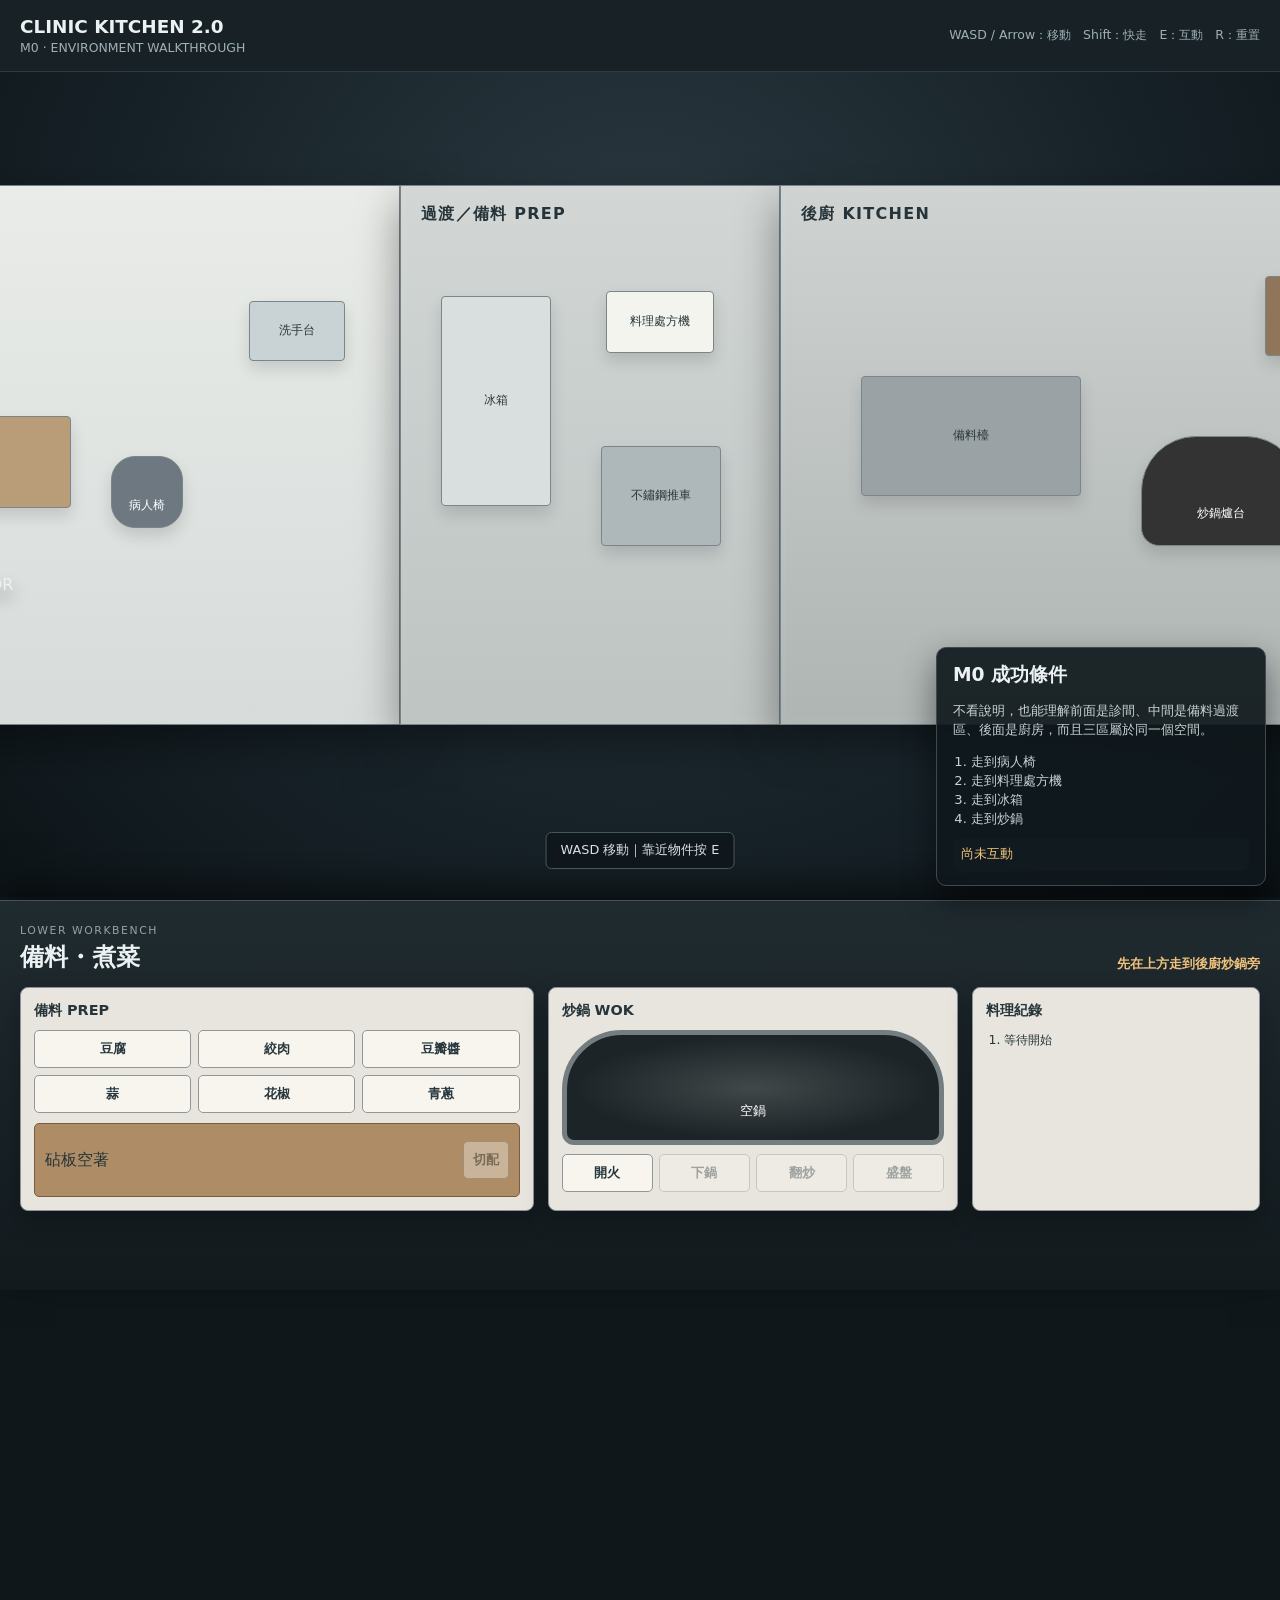
==== commit 5c734373: "art(CK2): replace blockout markers with modeled clinic and food elements" ====
--- a/CK/index.html
+++ b/CK/index.html
@@ -16,8 +16,8 @@
     <div id="camera">
       <section class="room clinic">
         <h2>診間 CLINIC</h2>
-        <div class="desk prop">醫師桌＋電腦</div>
-        <div class="patient-chair prop">病人椅</div>
+        <div class="desk prop"><span class="monitor">CLINIC EMR</span><span>醫師桌</span></div>
+        <div class="patient-chair prop"><span class="chair-back"></span><span>病人椅</span></div>
         <div class="printer prop">印表機</div>
         <div class="sink prop">洗手台</div>
       </section>
@@ -31,10 +31,10 @@
         <h2>後廚 KITCHEN</h2>
         <div class="counter prop">備料檯</div>
         <div class="spice prop">香料架</div>
-        <div class="wok prop">炒鍋爐台</div>
+        <div class="wok prop"><span class="wok-pan"></span><span>炒鍋爐台</span></div>
         <div class="rice prop">飯鍋</div>
       </section>
-      <div id="player" class="player" aria-label="player"><div class="head"></div><div class="body"></div></div>
+      <div id="player" class="player" aria-label="值班醫師"><div class="doctor-model"><div class="hair"></div><div class="face"><span class="glasses"></span></div><div class="coat"><span class="shirt"></span><span class="badge">DR</span></div><div class="legs"></div></div></div>
     </div>
     <div id="prompt" class="prompt">走到物件旁按 E 互動</div>
   </main>
@@ -42,8 +42,8 @@
   <section id="cookingDeck" class="cooking-deck" aria-label="備料與煮菜操作區">
     <div class="cook-head"><div><span>LOWER WORKBENCH</span><h2>備料・煮菜</h2></div><strong id="cookObjective">先在上方走到後廚炒鍋旁</strong></div>
     <div class="cook-columns">
-      <div class="prep-bench"><h3>備料 PREP</h3><div class="ingredient-tray"><button data-food="tofu">豆腐</button><button data-food="pork">絞肉</button><button data-food="douban">豆瓣醬</button><button data-food="garlic">蒜</button><button data-food="pepper">花椒</button><button data-food="scallion">青蔥</button></div><div class="board"><div id="boardFood">砧板空著</div><button id="cutBtn" disabled>切配</button></div></div>
-      <div class="wok-bench"><h3>炒鍋 WOK</h3><div class="wok-visual"><div id="flame" class="flame">🔥</div><div id="wokContents">空鍋</div></div><div class="wok-actions"><button id="heatBtn">開火</button><button id="addBtn" disabled>下鍋</button><button id="stirBtn" disabled>翻炒</button><button id="plateBtn" disabled>盛盤</button></div></div>
+      <div class="prep-bench"><h3>備料 PREP</h3><div class="ingredient-tray"><button data-food="tofu"><i class="food-art tofu-art"></i><span>豆腐</span></button><button data-food="pork"><i class="food-art pork-art"></i><span>絞肉</span></button><button data-food="douban"><i class="food-art douban-art"></i><span>豆瓣醬</span></button><button data-food="garlic"><i class="food-art garlic-art"></i><span>蒜</span></button><button data-food="pepper"><i class="food-art pepper-art"></i><span>花椒</span></button><button data-food="scallion"><i class="food-art scallion-art"></i><span>青蔥</span></button></div><div class="board"><div id="boardFood">砧板空著</div><button id="cutBtn" disabled>切配</button></div></div>
+      <div class="wok-bench"><h3>炒鍋 WOK</h3><div class="wok-visual"><div class="steam steam-a"></div><div class="steam steam-b"></div><div id="flame" class="flame"><span></span><span></span><span></span></div><div class="wok-rim"></div><div id="wokContents">空鍋</div></div><div class="wok-actions"><button id="heatBtn">開火</button><button id="addBtn" disabled>下鍋</button><button id="stirBtn" disabled>翻炒</button><button id="plateBtn" disabled>盛盤</button></div></div>
       <div class="cook-log"><h3>料理紀錄</h3><ol id="recipeLog"><li>等待開始</li></ol></div>
     </div>
   </section>
--- a/CK/styles.css
+++ b/CK/styles.css
@@ -1 +1,11 @@
-:root{font-family:Inter,"Noto Sans TC",system-ui,sans-serif;color:#ecf2f3;background:#0f171b}*{box-sizing:border-box}body{margin:0;background:#0f171b}.hud{height:72px;padding:14px 20px;display:flex;justify-content:space-between;align-items:center;background:#172126;border-bottom:1px solid #2d3a40;position:fixed;inset:0 0 auto 0;z-index:20}.hud strong{display:block;font-size:1.15rem}.hud span,.controls{font-size:.78rem;color:#9fb0b8}.controls{max-width:52%;text-align:right}#app{min-height:100vh;padding-top:72px}.mission{position:fixed;right:14px;bottom:14px;width:min(330px,42vw);background:rgba(16,24,29,.92);border:1px solid #3d4a50;border-radius:10px;padding:14px 16px;z-index:20;box-shadow:0 14px 34px #0007}.mission h3{margin:0 0 8px}.mission p,.mission li{font-size:.82rem;line-height:1.45;color:#c8d2d6}.mission ol{margin:8px 0;padding-left:18px}#log{margin-top:10px;padding:8px;background:#111a1f;border-radius:6px;color:#f2c57c;font-size:.8rem}#world{position:relative;height:calc(100vh - 72px);overflow:hidden;outline:none;background:radial-gradient(circle at 50% 30%,#2c3b42 0,#162127 62%,#0d1418 100%)}#camera{position:absolute;left:50%;top:50%;width:1800px;height:760px;transform:translate(-50%,-50%);transition:transform .08s linear}.room{position:absolute;top:80px;height:540px;border:1px solid #75838a;box-shadow:inset 0 0 0 6px rgba(255,255,255,.025),0 18px 40px #0006}.room h2{margin:18px 20px;color:#26343a;font-size:1rem;letter-spacing:.08em}.clinic{left:40px;width:620px;background:linear-gradient(180deg,#e9ece9,#d7dcda)}.prep{left:660px;width:380px;background:linear-gradient(180deg,#d2d7d6,#bdc4c2)}.kitchen{left:1040px;width:720px;background:linear-gradient(180deg,#cfd3d1,#aeb5b3)}.prop{position:absolute;border:1px solid #79868a;color:#29363b;background:#f4f4ef;border-radius:4px;display:grid;place-items:center;font-size:.72rem;box-shadow:0 8px 16px #0002}.desk{left:70px;top:230px;width:220px;height:92px;background:#b99c78}.patient-chair{left:330px;top:270px;width:72px;height:72px;border-radius:24px;background:#6d7880;color:#fff}.printer{left:80px;top:110px;width:82px;height:54px}.sink{right:54px;top:115px;width:96px;height:60px;background:#c9d2d5}.fridge{left:40px;top:110px;width:110px;height:210px;background:#d9dede}.trolley{left:200px;top:260px;width:120px;height:100px;background:#aeb8bb}.order-printer{left:205px;top:105px;width:108px;height:62px}.counter{left:80px;top:190px;width:220px;height:120px;background:#9aa2a5}.spice{right:74px;top:90px;width:160px;height:80px;background:#8f765b;color:#fff}.wok{left:360px;top:250px;width:160px;height:110px;background:#333;color:#fff;border-radius:55px 55px 18px 18px}.rice{right:110px;bottom:70px;width:90px;height:75px}.player{position:absolute;left:250px;top:470px;width:42px;height:86px;z-index:10;filter:drop-shadow(0 10px 8px #0006)}.head{width:28px;height:28px;border-radius:50%;background:#d9b399;margin:auto;border:2px solid #2d3235}.body{width:42px;height:58px;border-radius:10px 10px 6px 6px;background:linear-gradient(90deg,#eef1f1,#cfd5d7);border:2px solid #37444b}.prompt{position:absolute;left:50%;bottom:28px;transform:translateX(-50%);padding:9px 14px;border-radius:6px;background:#0e171bdd;border:1px solid #47575f;color:#d9e2e5;font-size:.8rem;z-index:15}@media(max-width:800px){.hud{height:86px}.controls{display:none}#app{padding-top:86px}#world{height:calc(100vh - 86px)}.mission{width:calc(100vw - 28px);max-height:180px;overflow:auto}.room{top:55px}.prompt{bottom:200px}}+:root{font-family:Inter,"Noto Sans TC",system-ui,sans-serif;color:#ecf2f3;background:#0f171b}*{box-sizing:border-box}body{margin:0;background:#0f171b}.hud{height:72px;padding:14px 20px;display:flex;justify-content:space-between;align-items:center;background:#172126;border-bottom:1px solid #2d3a40;position:fixed;inset:0 0 auto 0;z-index:20}.hud strong{display:block;font-size:1.15rem}.hud span,.controls{font-size:.78rem;color:#9fb0b8}.controls{max-width:52%;text-align:right}#app{min-height:100vh;padding-top:72px}.mission{position:fixed;right:14px;bottom:14px;width:min(330px,42vw);background:rgba(16,24,29,.92);border:1px solid #3d4a50;border-radius:10px;padding:14px 16px;z-index:20;box-shadow:0 14px 34px #0007}.mission h3{margin:0 0 8px}.mission p,.mission li{font-size:.82rem;line-height:1.45;color:#c8d2d6}.mission ol{margin:8px 0;padding-left:18px}#log{margin-top:10px;padding:8px;background:#111a1f;border-radius:6px;color:#f2c57c;font-size:.8rem}#world{position:relative;height:calc(100vh - 72px);overflow:hidden;outline:none;background:radial-gradient(circle at 50% 30%,#2c3b42 0,#162127 62%,#0d1418 100%)}#camera{position:absolute;left:50%;top:50%;width:1800px;height:760px;transform:translate(-50%,-50%);transition:transform .08s linear}.room{position:absolute;top:80px;height:540px;border:1px solid #75838a;box-shadow:inset 0 0 0 6px rgba(255,255,255,.025),0 18px 40px #0006}.room h2{margin:18px 20px;color:#26343a;font-size:1rem;letter-spacing:.08em}.clinic{left:40px;width:620px;background:linear-gradient(180deg,#e9ece9,#d7dcda)}.prep{left:660px;width:380px;background:linear-gradient(180deg,#d2d7d6,#bdc4c2)}.kitchen{left:1040px;width:720px;background:linear-gradient(180deg,#cfd3d1,#aeb5b3)}.prop{position:absolute;border:1px solid #79868a;color:#29363b;background:#f4f4ef;border-radius:4px;display:grid;place-items:center;font-size:.72rem;box-shadow:0 8px 16px #0002}.desk{left:70px;top:230px;width:220px;height:92px;background:#b99c78}.patient-chair{left:330px;top:270px;width:72px;height:72px;border-radius:24px;background:#6d7880;color:#fff}.printer{left:80px;top:110px;width:82px;height:54px}.sink{right:54px;top:115px;width:96px;height:60px;background:#c9d2d5}.fridge{left:40px;top:110px;width:110px;height:210px;background:#d9dede}.trolley{left:200px;top:260px;width:120px;height:100px;background:#aeb8bb}.order-printer{left:205px;top:105px;width:108px;height:62px}.counter{left:80px;top:190px;width:220px;height:120px;background:#9aa2a5}.spice{right:74px;top:90px;width:160px;height:80px;background:#8f765b;color:#fff}.wok{left:360px;top:250px;width:160px;height:110px;background:#333;color:#fff;border-radius:55px 55px 18px 18px}.rice{right:110px;bottom:70px;width:90px;height:75px}.player{position:absolute;left:250px;top:470px;width:42px;height:86px;z-index:10;filter:drop-shadow(0 10px 8px #0006)}.head{width:28px;height:28px;border-radius:50%;background:#d9b399;margin:auto;border:2px solid #2d3235}.body{width:42px;height:58px;border-radius:10px 10px 6px 6px;background:linear-gradient(90deg,#eef1f1,#cfd5d7);border:2px solid #37444b}.prompt{position:absolute;left:50%;bottom:28px;transform:translateX(-50%);padding:9px 14px;border-radius:6px;background:#0e171bdd;border:1px solid #47575f;color:#d9e2e5;font-size:.8rem;z-index:15}@media(max-width:800px){.hud{height:86px}.controls{display:none}#app{padding-top:86px}#world{height:calc(100vh - 86px)}.mission{width:calc(100vw - 28px);max-height:180px;overflow:auto}.room{top:55px}.prompt{bottom:200px}}
+/* M0.2 two-level play layout: movement above, cooking below */
+#app{padding-bottom:390px}
+#world{height:calc(100vh - 72px);min-height:560px;border-bottom:3px solid #111b20}
+.cooking-deck{position:relative;z-index:12;min-height:390px;padding:18px 20px 26px;background:linear-gradient(180deg,#202b30,#121a1e);border-top:1px solid #46545a;box-shadow:0 -14px 36px #0008}
+.cook-head{display:flex;justify-content:space-between;align-items:end;margin-bottom:14px}.cook-head span{font-size:.68rem;letter-spacing:.14em;color:#91a3aa}.cook-head h2{margin:3px 0 0}.cook-head strong{font-size:.8rem;color:#f0c27c}
+.cook-columns{display:grid;grid-template-columns:1.25fr 1fr .7fr;gap:14px}.prep-bench,.wok-bench,.cook-log{background:#e7e5dd;color:#26353b;border-radius:8px;border:1px solid #899397;padding:13px;box-shadow:0 10px 25px #0004}.cook-columns h3{margin:0 0 10px;font-size:.9rem}
+.ingredient-tray{display:grid;grid-template-columns:repeat(3,1fr);gap:7px}.ingredient-tray button,.wok-actions button,.board button{padding:9px;border:1px solid #8e989b;border-radius:5px;background:#f7f5ee;color:#28383e;font-weight:750;cursor:pointer}.ingredient-tray button.is-selected{background:#d8b27b;border-color:#855d32}.ingredient-tray button.is-prepped{background:#b9d2c3}
+.board{margin-top:10px;min-height:74px;padding:10px;background:#ad8c66;border:1px solid #795d3f;border-radius:5px;display:flex;align-items:center;justify-content:space-between;gap:10px}.board button:disabled,.wok-actions button:disabled{opacity:.38;cursor:not-allowed}
+.wok-visual{height:115px;border-radius:60px 60px 12px 12px;background:radial-gradient(ellipse at center,#40484a 0,#1d2427 68%);border:5px solid #747d80;color:#fff;display:grid;place-items:center;position:relative;overflow:hidden}.flame{position:absolute;bottom:-18px;font-size:3rem;opacity:.15;transition:.2s}.flame.is-on{opacity:1;filter:drop-shadow(0 0 12px #ff8a36)}#wokContents{z-index:2;font-size:.8rem;text-align:center;padding:12px}.wok-actions{display:grid;grid-template-columns:repeat(4,1fr);gap:6px;margin-top:9px}.cook-log ol{margin:0;padding-left:18px;font-size:.78rem;line-height:1.6;max-height:190px;overflow:auto}
+@media(max-width:900px){#app{padding-bottom:0}.cooking-deck{min-height:0}.cook-columns{grid-template-columns:1fr}.mission{position:relative;right:auto;bottom:auto;width:auto;margin:12px}.wok-actions{grid-template-columns:repeat(2,1fr)}}
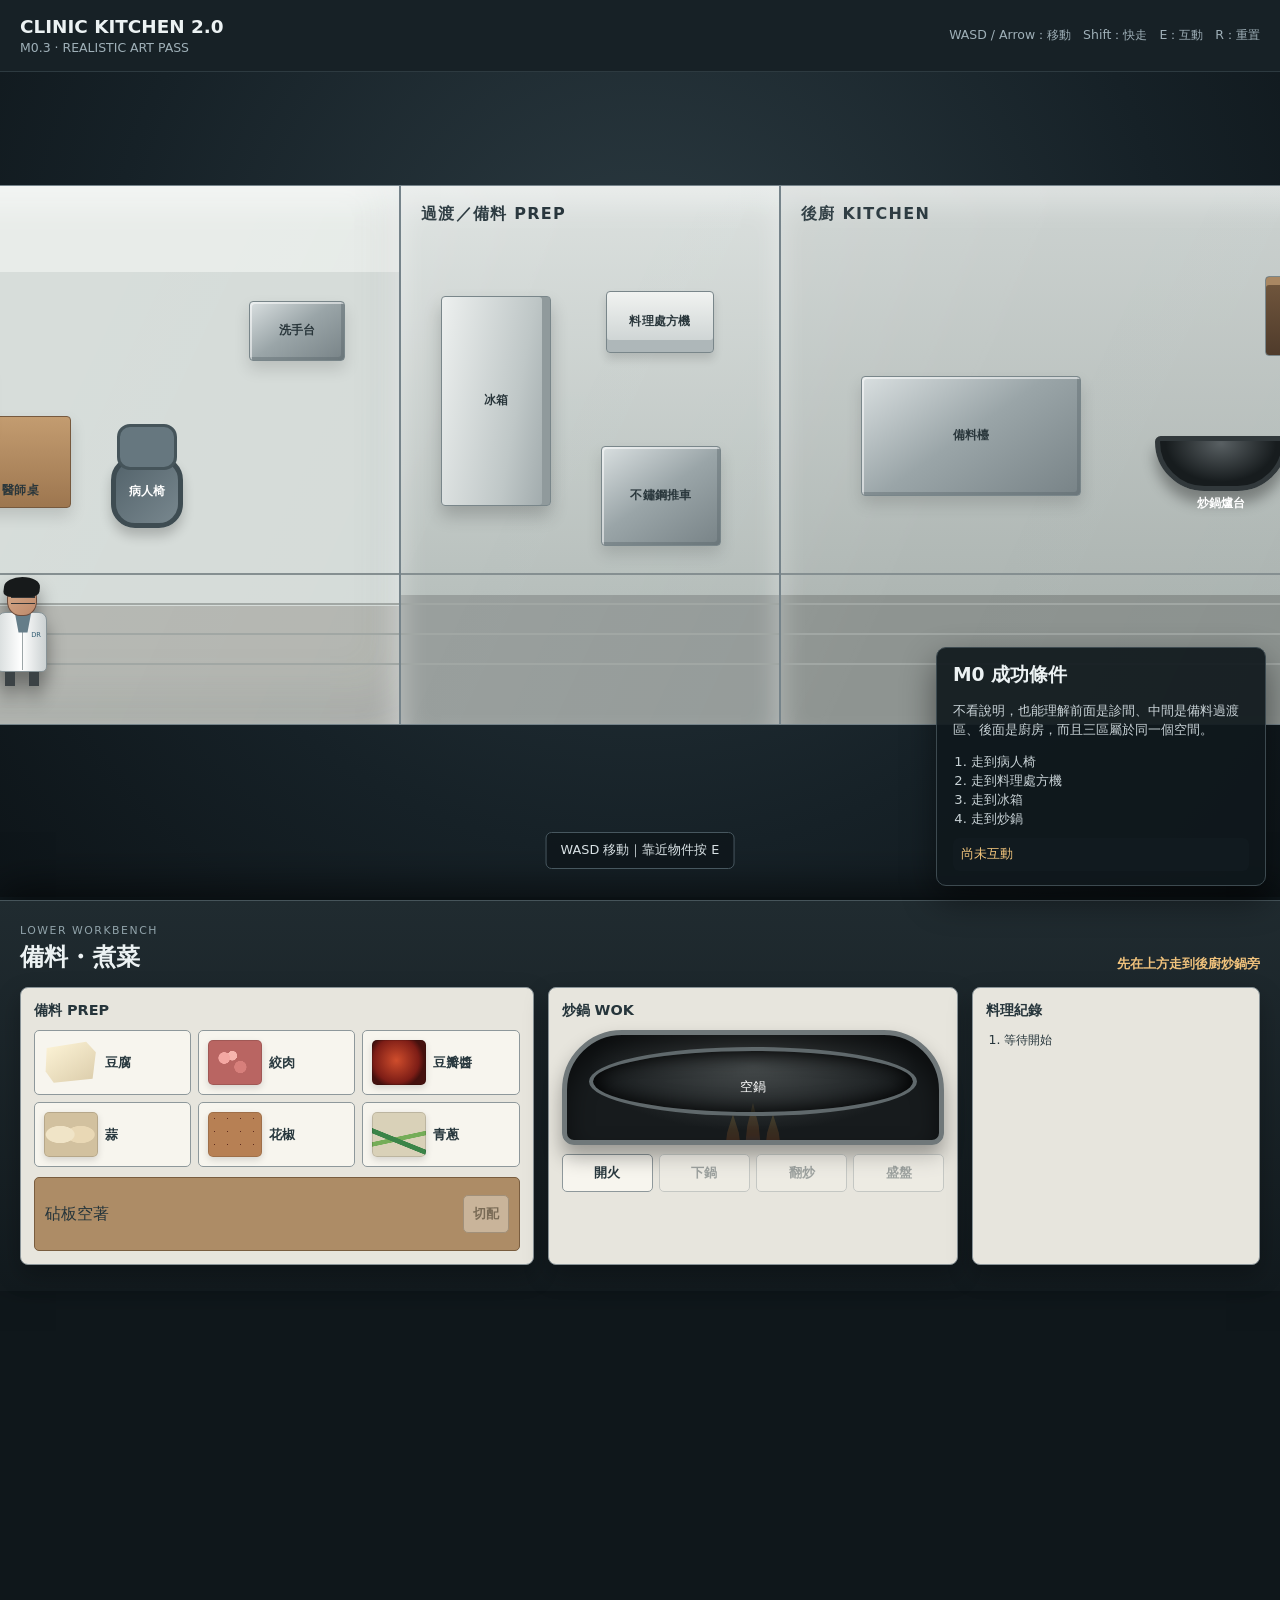
==== commit 157b3fe0: "fix(CK2): bust CDN cache for realistic art pass" ====
--- a/CK/index.html
+++ b/CK/index.html
@@ -4,12 +4,12 @@
 <meta charset="utf-8"/>
 <meta name="viewport" content="width=device-width,initial-scale=1"/>
 <title>Clinic Kitchen 2.0 — Environment Walkthrough</title>
-<link rel="stylesheet" href="styles.css"/>
+<link rel="stylesheet" href="styles.css?v=20260918-art2"/>
 </head>
 <body>
 <div id="app">
   <header class="hud">
-    <div><strong>CLINIC KITCHEN 2.0</strong><span>M0 · ENVIRONMENT WALKTHROUGH</span></div>
+    <div><strong>CLINIC KITCHEN 2.0</strong><span>M0.3 · REALISTIC ART PASS</span></div>
     <div class="controls">WASD / Arrow：移動　Shift：快走　E：互動　R：重置</div>
   </header>
   <main id="world" tabindex="0" aria-label="Clinic Kitchen walkthrough">
@@ -54,6 +54,6 @@
     <div id="log">尚未互動</div>
   </aside>
 </div>
-<script src="src/main.js"></script>
+<script src="src/main.js?v=20260918-art2"></script>
 </body>
 </html>
--- a/CK/styles.css
+++ b/CK/styles.css
@@ -9,3 +9,18 @@
 .board{margin-top:10px;min-height:74px;padding:10px;background:#ad8c66;border:1px solid #795d3f;border-radius:5px;display:flex;align-items:center;justify-content:space-between;gap:10px}.board button:disabled,.wok-actions button:disabled{opacity:.38;cursor:not-allowed}
 .wok-visual{height:115px;border-radius:60px 60px 12px 12px;background:radial-gradient(ellipse at center,#40484a 0,#1d2427 68%);border:5px solid #747d80;color:#fff;display:grid;place-items:center;position:relative;overflow:hidden}.flame{position:absolute;bottom:-18px;font-size:3rem;opacity:.15;transition:.2s}.flame.is-on{opacity:1;filter:drop-shadow(0 0 12px #ff8a36)}#wokContents{z-index:2;font-size:.8rem;text-align:center;padding:12px}.wok-actions{display:grid;grid-template-columns:repeat(4,1fr);gap:6px;margin-top:9px}.cook-log ol{margin:0;padding-left:18px;font-size:.78rem;line-height:1.6;max-height:190px;overflow:auto}
 @media(max-width:900px){#app{padding-bottom:0}.cooking-deck{min-height:0}.cook-columns{grid-template-columns:1fr}.mission{position:relative;right:auto;bottom:auto;width:auto;margin:12px}.wok-actions{grid-template-columns:repeat(2,1fr)}}
+
+/* M0.3 ART PASS — refined realistic clinic / food / character blockout */
+:root{--metal-hi:#d9dfe0;--metal-mid:#9aa5a8;--metal-lo:#59656a;--clinic-white:#e8ebe8;--clinic-blue:#a9c4ce;--wood:#a87849;--food-red:#9e3022}
+.room{overflow:hidden}.room::before{content:'';position:absolute;inset:0;pointer-events:none;background:linear-gradient(115deg,rgba(255,255,255,.22),transparent 32%,rgba(18,30,35,.07));mix-blend-mode:soft-light}
+.clinic{background:linear-gradient(180deg,#e8ece9 0 16%,#d7ddda 16% 78%,#b7b9b4 78%);box-shadow:inset 0 18px 32px #fff8,inset 0 -30px 50px #5e696d22}
+.prep{background:linear-gradient(180deg,#dce1df,#b8c0bd 76%,#999f9d 76%);box-shadow:inset 0 18px 28px #fff6}
+.kitchen{background:linear-gradient(180deg,#cdd3d1,#aeb6b3 76%,#8e9491 76%);box-shadow:inset 0 18px 28px #fff5}
+.clinic::after,.prep::after,.kitchen::after{content:'';position:absolute;left:0;right:0;top:72%;height:2px;background:#858f91;box-shadow:0 30px 0 #a1a7a4,0 60px 0 #a1a7a4,0 90px 0 #a1a7a4}
+.prop{font-weight:700;letter-spacing:.02em}.desk{display:flex;align-items:flex-end;justify-content:center;gap:14px;padding:9px;background:linear-gradient(180deg,#c39c70,#9d764f);border-color:#76593e}.monitor{align-self:flex-start;margin-top:-58px;width:105px;height:62px;background:linear-gradient(160deg,#26363d,#10181c);border:6px solid #303a3e;border-radius:3px;color:#83b7ca;font-size:.58rem;display:grid;place-items:center;box-shadow:0 8px 14px #0004}
+.patient-chair{background:linear-gradient(135deg,#53636b,#78878e);border:5px solid #3e4c52;box-shadow:0 8px 12px #0003}.chair-back{position:absolute;width:60px;height:46px;border-radius:13px;background:#66777f;top:-37px;border:3px solid #45545a}
+.printer,.order-printer{background:linear-gradient(180deg,#f1f3f1,#c7cece);box-shadow:inset 0 -12px 0 #aeb7b9,0 6px 10px #0002}.sink,.trolley,.counter{background:linear-gradient(145deg,var(--metal-hi),var(--metal-mid) 48%,#788387);box-shadow:inset 2px 2px #fff8,inset -3px -3px #59646966,0 8px 16px #0002}.fridge{background:linear-gradient(100deg,#edf0ef,#bfc7c7 65%,#9da7a9);box-shadow:inset -8px 0 #909a9c,0 10px 18px #0003}.spice{background:linear-gradient(180deg,#73583e,#4f3b2b);box-shadow:inset 0 8px #a98762}
+.wok{background:transparent;border:0;box-shadow:none;display:flex;flex-direction:column;gap:5px}.wok-pan{width:132px;height:55px;border-radius:8px 8px 70px 70px;background:radial-gradient(ellipse at 50% 5%,#596063,#171c1e 64%);border:5px solid #31383b;box-shadow:0 12px 14px #0005}
+.player{width:62px;height:112px;background:none;filter:drop-shadow(0 12px 9px #0006)}.player>.head,.player>.body{display:none}.doctor-model{position:relative;width:62px;height:112px}.face{position:absolute;left:17px;top:8px;width:30px;height:33px;border-radius:46% 46% 44% 44%;background:linear-gradient(135deg,#d7aa89,#bd896b);border:1px solid #6b4b3c;z-index:3}.hair{position:absolute;left:14px;top:2px;width:36px;height:20px;border-radius:50% 55% 28% 28%;background:#171a1b;z-index:4;transform:skew(-7deg)}.glasses{position:absolute;left:3px;top:12px;width:24px;height:8px;border-top:2px solid #343536;border-bottom:1px solid #343536}.coat{position:absolute;left:7px;top:37px;width:50px;height:60px;border-radius:8px 8px 5px 5px;background:linear-gradient(90deg,#d8dddd,#fff 48%,#cbd1d2);border:1px solid #879397;z-index:2}.coat::before{content:'';position:absolute;left:24px;top:0;height:57px;border-left:1px solid #9ca5a7}.shirt{position:absolute;left:17px;top:1px;width:16px;height:19px;background:#657d89;clip-path:polygon(0 0,100% 0,78% 100%,22% 100%)}.badge{position:absolute;right:5px;top:18px;font-size:.42rem;color:#315d73}.legs{position:absolute;left:15px;top:91px;width:34px;height:20px;border-left:10px solid #3b4245;border-right:10px solid #3b4245}
+.ingredient-tray button{display:grid;grid-template-columns:54px 1fr;align-items:center;text-align:left;gap:7px;min-height:62px}.food-art{display:block;width:54px;height:45px;border-radius:5px;box-shadow:inset 0 0 0 1px #0002,0 3px 7px #0002}.tofu-art{background:linear-gradient(145deg,#fff6d9,#d9caa8);clip-path:polygon(5% 18%,78% 4%,96% 27%,90% 86%,18% 95%,3% 70%)}.pork-art{background:radial-gradient(circle at 30% 40%,#f4a7a2 0 12%,transparent 13%),radial-gradient(circle at 60% 60%,#d77f7b 0 14%,transparent 15%),radial-gradient(circle at 45% 35%,#f6b5ae 0 11%,transparent 12%),#b96562}.douban-art{background:radial-gradient(circle at 45% 45%,#cf4d2c,#7d1d16 58%,#45110e 72%)}.garlic-art{background:radial-gradient(ellipse at 30% 50%,#f0e4c7 0 26%,transparent 28%),radial-gradient(ellipse at 68% 50%,#e9d8b5 0 26%,transparent 28%),#d2c19f}.pepper-art{background:radial-gradient(circle,#5e2b1e 0 9%,transparent 10%) 0 0/13px 13px,#b78054}.scallion-art{background:linear-gradient(22deg,transparent 35%,#3b8448 36% 43%,transparent 44%),linear-gradient(-12deg,transparent 38%,#75ad58 39% 46%,transparent 47%),#d9d1b8}
+.wok-visual{background:radial-gradient(ellipse at 50% 30%,#464b4c 0,#171b1d 62%);border-color:#70787a;box-shadow:inset 0 15px 25px #0008,0 12px 20px #0005}.wok-rim{position:absolute;inset:12px 22px 24px;border-radius:50%;border:4px solid #60696c;box-shadow:inset 0 0 20px #000}.flame{display:flex;align-items:flex-end;justify-content:center;gap:2px;font-size:0}.flame span{display:block;width:18px;height:44px;border-radius:50% 50% 20% 20%;background:linear-gradient(#ffd85c,#ff7a2e 58%,#267dff);clip-path:polygon(50% 0,82% 42%,100% 100%,0 100%,18% 42%);transform-origin:bottom}.flame span:nth-child(2){height:55px}.flame.is-on span{animation:ckflame .32s infinite alternate ease-in-out}@keyframes ckflame{to{transform:scaleY(.78) translateY(4px)}}.steam{position:absolute;width:15px;height:60px;border-left:5px solid #ffffff55;border-radius:50%;top:-28px;opacity:0}.flame.is-on~.wok-rim+.steam,.steam{animation:steam 2s infinite ease-out}.steam-a{left:42%}.steam-b{left:58%;animation-delay:.7s}@keyframes steam{0%{opacity:0;transform:translateY(20px) scale(.7)}35%{opacity:.55}100%{opacity:0;transform:translateY(-35px) translateX(12px) scale(1.3)}}
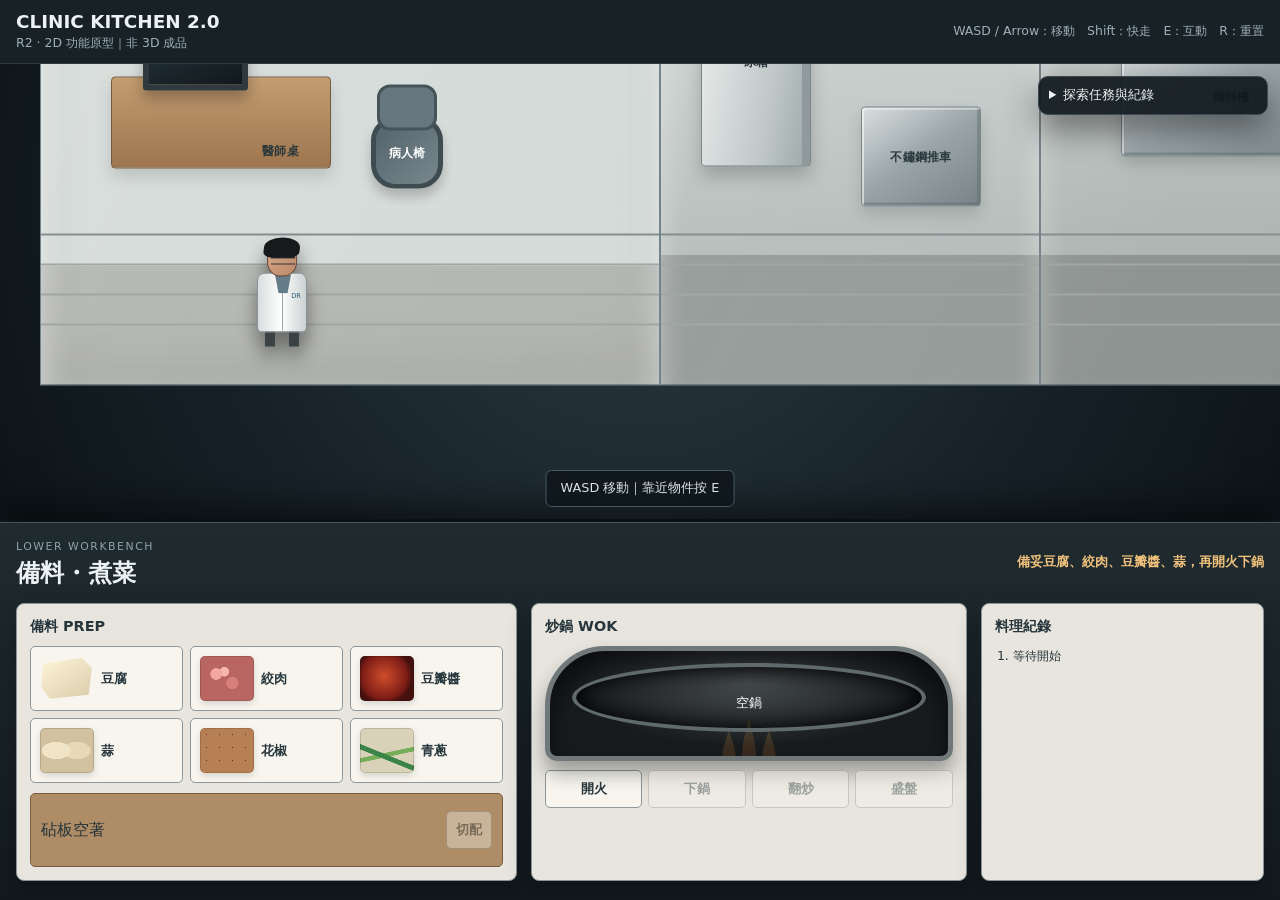
==== commit d92fc0ee: "fix(CK2): rebuild verified R2 prototype and migration handoff without claiming 3D completion" ====
--- a/CK/index.html
+++ b/CK/index.html
@@ -3,13 +3,15 @@
 <head>
 <meta charset="utf-8"/>
 <meta name="viewport" content="width=device-width,initial-scale=1"/>
-<title>Clinic Kitchen 2.0 — Environment Walkthrough</title>
-<link rel="stylesheet" href="styles.css?v=20260918-art2"/>
+<title>Clinic Kitchen 2.0 — R2 Verified Prototype</title>
+<link rel="icon" href="data:,"/>
+<link rel="stylesheet" href="styles.css?v=r2-20260918"/>
+<link rel="stylesheet" href="r2-fixes.css?v=r2-20260918"/>
 </head>
 <body>
 <div id="app">
   <header class="hud">
-    <div><strong>CLINIC KITCHEN 2.0</strong><span>M0.3 · REALISTIC ART PASS</span></div>
+    <div><strong>CLINIC KITCHEN 2.0</strong><span>R2 · 2D 功能原型｜非 3D 成品</span></div>
     <div class="controls">WASD / Arrow：移動　Shift：快走　E：互動　R：重置</div>
   </header>
   <main id="world" tabindex="0" aria-label="Clinic Kitchen walkthrough">
@@ -37,23 +39,24 @@
       <div id="player" class="player" aria-label="值班醫師"><div class="doctor-model"><div class="hair"></div><div class="face"><span class="glasses"></span></div><div class="coat"><span class="shirt"></span><span class="badge">DR</span></div><div class="legs"></div></div></div>
     </div>
     <div id="prompt" class="prompt">走到物件旁按 E 互動</div>
+  <details class="mission">
+    <summary>探索任務與紀錄</summary>
+    <p>不看說明，也能理解前面是診間、中間是備料過渡區、後面是廚房，而且三區屬於同一個空間。</p>
+    <ol><li>走到病人椅</li><li>走到料理處方機</li><li>走到冰箱</li><li>走到炒鍋</li></ol>
+    <div id="log">尚未互動</div>
+  </details>
   </main>
 
-  <section id="cookingDeck" class="cooking-deck" aria-label="備料與煮菜操作區">
-    <div class="cook-head"><div><span>LOWER WORKBENCH</span><h2>備料・煮菜</h2></div><strong id="cookObjective">先在上方走到後廚炒鍋旁</strong></div>
+  <section id="cookingDeck" class="cooking-deck" aria-label="備料與煮菜操作區" tabindex="0">
+    <div class="cook-head"><div><span>LOWER WORKBENCH</span><h2>備料・煮菜</h2></div><strong id="cookObjective">備妥豆腐、絞肉、豆瓣醬、蒜，再開火下鍋</strong></div>
     <div class="cook-columns">
       <div class="prep-bench"><h3>備料 PREP</h3><div class="ingredient-tray"><button data-food="tofu"><i class="food-art tofu-art"></i><span>豆腐</span></button><button data-food="pork"><i class="food-art pork-art"></i><span>絞肉</span></button><button data-food="douban"><i class="food-art douban-art"></i><span>豆瓣醬</span></button><button data-food="garlic"><i class="food-art garlic-art"></i><span>蒜</span></button><button data-food="pepper"><i class="food-art pepper-art"></i><span>花椒</span></button><button data-food="scallion"><i class="food-art scallion-art"></i><span>青蔥</span></button></div><div class="board"><div id="boardFood">砧板空著</div><button id="cutBtn" disabled>切配</button></div></div>
       <div class="wok-bench"><h3>炒鍋 WOK</h3><div class="wok-visual"><div class="steam steam-a"></div><div class="steam steam-b"></div><div id="flame" class="flame"><span></span><span></span><span></span></div><div class="wok-rim"></div><div id="wokContents">空鍋</div></div><div class="wok-actions"><button id="heatBtn">開火</button><button id="addBtn" disabled>下鍋</button><button id="stirBtn" disabled>翻炒</button><button id="plateBtn" disabled>盛盤</button></div></div>
       <div class="cook-log"><h3>料理紀錄</h3><ol id="recipeLog"><li>等待開始</li></ol></div>
     </div>
   </section>
-  <aside class="mission">
-    <h3>M0 成功條件</h3>
-    <p>不看說明，也能理解前面是診間、中間是備料過渡區、後面是廚房，而且三區屬於同一個空間。</p>
-    <ol><li>走到病人椅</li><li>走到料理處方機</li><li>走到冰箱</li><li>走到炒鍋</li></ol>
-    <div id="log">尚未互動</div>
-  </aside>
+
 </div>
-<script src="src/main.js?v=20260918-art2"></script>
+<script src="src/main.js?v=r2-20260918"></script>
 </body>
-</html>+</html>
--- a/CK/r2-fixes.css
+++ b/CK/r2-fixes.css
@@ -0,0 +1,25 @@
+/* R2 bug fixes. Existing CSS illustrations remain explicitly 2D placeholders. */
+html,body{height:100%;overflow:hidden}
+#app{height:100dvh;padding:0;display:grid;grid-template-rows:64px minmax(240px,1fr) minmax(290px,42dvh)}
+.hud{position:relative;height:auto;inset:auto;min-height:0;padding:10px 16px}
+#world{height:auto;min-height:0;overflow:hidden}
+#camera{left:0;top:0;transition:none}
+.cooking-deck{min-height:0;overflow-y:auto;overscroll-behavior:contain;padding:12px 16px}
+.cook-head{gap:14px;align-items:center}.cook-head strong{line-height:1.5}
+.cook-columns{grid-template-columns:minmax(0,1.15fr) minmax(0,1fr) minmax(140px,.65fr)}
+.mission{position:absolute;top:12px;right:12px;bottom:auto;width:230px;max-height:210px;overflow:auto;padding:10px;z-index:20;margin:0}
+.mission summary{cursor:pointer;font-size:.8rem}.mission p{font-size:.75rem}
+.prompt{bottom:12px;max-width:95%;text-align:center;white-space:nowrap}
+.room::after{pointer-events:none}
+.steam{animation:none;opacity:0}.wok-visual.is-cooking .steam{animation:steam 2s infinite ease-out}
+.wok-visual.is-cooking .steam-b{animation-delay:.7s}
+button:focus-visible,summary:focus-visible,#world:focus-visible{outline:2px solid #e9bd76;outline-offset:2px}
+@media(max-width:900px){
+ #app{padding:0;grid-template-rows:64px minmax(240px,44dvh) minmax(0,1fr)}
+ .hud .controls{display:none}.hud strong{font-size:1rem}.hud span{font-size:.7rem}
+ .cook-columns{grid-template-columns:1fr}.cooking-deck{min-height:0}
+ .cook-head{align-items:start}.cook-head strong{max-width:56%;font-size:.7rem}
+ .mission{position:absolute;width:190px;max-height:145px;right:8px;top:8px;margin:0}
+ .room{top:80px}.prompt{bottom:10px;font-size:.7rem}
+}
+@media(prefers-reduced-motion:reduce){.flame.is-on span,.wok-visual.is-cooking .steam{animation:none}}
